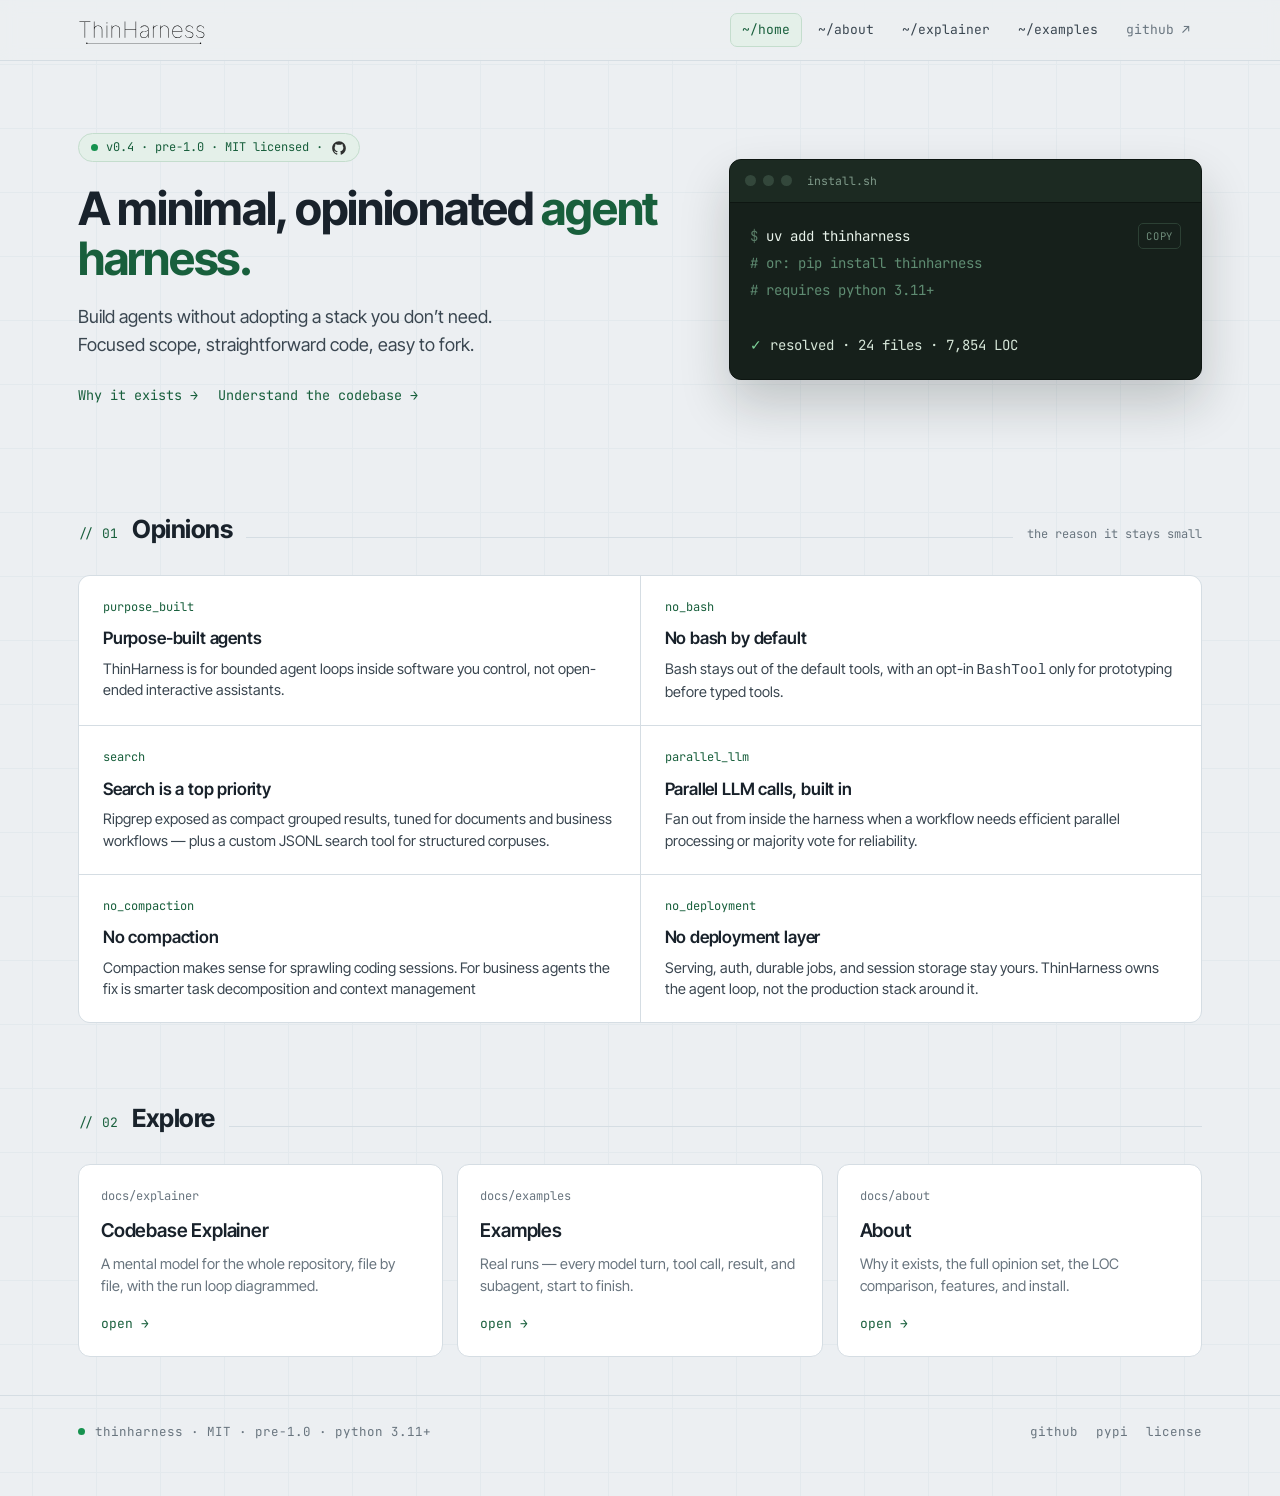
==== docs/site/index.html @ 93787cd7 "docs: refresh framework LOC to 7,854 and file count to 24 after the refactor" ====
<!doctype html>
<html lang="en">
<head>
<meta charset="utf-8">
<meta name="viewport" content="width=device-width, initial-scale=1">
<title>ThinHarness — a minimal, opinionated agent harness</title>
<link rel="stylesheet" href="assets/site.css">
<link rel="icon" type="image/svg+xml" href="assets/favicon.svg">
<link rel="apple-touch-icon" href="assets/apple-touch-icon.png">
</head>
<body class="th page-home">
  <header class="site-header">
    <div class="site-header__inner">
      <a class="site-logo" href="./"><img src="assets/ThinHarness.svg" alt="ThinHarness"></a>
      <nav class="site-nav">
        <a href="./" class="is-active">~/home</a>
        <a href="about/">~/about</a>
        <a href="explainer/">~/explainer</a>
        <a href="examples/">~/examples</a>
        <a href="https://github.com/ryanbbrown/thinharness" class="ext">github&nbsp;↗</a>
      </nav>
    </div>
  </header>

  <div class="wrap">
    <section class="hero">
      <div>
        <div class="badge"><span class="dot"></span>v0.4 · pre-1.0 · MIT licensed · <a class="badge-icon-link" href="https://github.com/ryanbbrown/thinharness" aria-label="View ThinHarness on GitHub"><img src="assets/github-mark.svg" alt=""></a></div>
        <h1 class="tagline">A minimal, opinionated <span class="hl">agent harness.</span></h1>
        <p class="lede">Build agents without adopting a stack you don’t need. Focused scope, straightforward code, easy to fork.</p>
        <div class="hero-cta">
          <a href="about/">Why it exists <span class="arrow">→</span></a>
          <a href="explainer/">Understand the codebase <span class="arrow">→</span></a>
        </div>
      </div>
      <div>
        <div class="term">
          <div class="bar"><i></i><i></i><i></i><span class="t">install.sh</span></div>
          <div class="body"><span class="copy" id="copyBtn">copy</span><span class="p">$</span> <span class="w">uv add thinharness</span><br><span class="c"># or: pip install thinharness</span><br><span class="c"># requires python 3.11+</span><br><br><span class="g">✓</span> resolved · 24 files · 7,854 LOC</div>
        </div>
      </div>
    </section>

    <section class="opinions">
      <div class="sechead"><span class="num">// 01</span><h2>Opinions</h2><div class="rule"></div><span class="meta">the reason it stays small</span></div>
      <div class="oplist">
        <div class="op"><div class="tag">purpose_built</div><h3>Purpose-built agents</h3><p>ThinHarness is for bounded agent loops inside software you control, not open-ended interactive assistants.</p></div>
        <div class="op"><div class="tag">no_bash</div><h3>No bash by default</h3><p>Bash stays out of the default tools, with an opt-in <code>BashTool</code> only for prototyping before typed tools.</p></div>
        <div class="op"><div class="tag">search</div><h3>Search is a top priority</h3><p>Ripgrep exposed as compact grouped results, tuned for documents and business workflows — plus a custom JSONL search tool for structured corpuses.</p></div>
        <div class="op"><div class="tag">parallel_llm</div><h3>Parallel LLM calls, built in</h3><p>Fan out from inside the harness when a workflow needs efficient parallel processing or majority vote for reliability.</p></div>
        <div class="op"><div class="tag">no_compaction</div><h3>No compaction</h3><p>Compaction makes sense for sprawling coding sessions. For business agents the fix is smarter task decomposition and context management</p></div>
        <div class="op"><div class="tag">no_deployment</div><h3>No deployment layer</h3><p>Serving, auth, durable jobs, and session storage stay yours. ThinHarness owns the agent loop, not the production stack around it.</p></div>
      </div>
    </section>

    <section class="explore">
      <div class="sechead"><span class="num">// 02</span><h2>Explore</h2><div class="rule"></div></div>
      <div class="xrow">
        <a class="x" href="explainer/"><div class="path">docs/explainer</div><h4>Codebase Explainer</h4><p>A mental model for the whole repository, file by file, with the run loop diagrammed.</p><div class="go">open →</div></a>
        <a class="x" href="examples/"><div class="path">docs/examples</div><h4>Examples</h4><p>Real runs — every model turn, tool call, result, and subagent, start to finish.</p><div class="go">open →</div></a>
        <a class="x" href="about/"><div class="path">docs/about</div><h4>About</h4><p>Why it exists, the full opinion set, the LOC comparison, features, and install.</p><div class="go">open →</div></a>
      </div>
    </section>
  </div>

  <footer class="site-footer">
    <div class="site-footer__inner">
      <div class="mono-mark"><span class="dot"></span>thinharness · MIT · pre-1.0 · python 3.11+</div>
      <div class="links">
        <a href="https://github.com/ryanbbrown/thinharness">github</a>
        <a href="https://pypi.org/project/thinharness/">pypi</a>
        <a href="about/#license">license</a>
      </div>
    </div>
  </footer>

  <script>
    (function(){
      var btn=document.getElementById('copyBtn');
      if(!btn)return;
      btn.addEventListener('click',function(){
        navigator.clipboard&&navigator.clipboard.writeText('uv add thinharness');
        var t=btn.textContent;btn.textContent='copied';setTimeout(function(){btn.textContent=t;},1200);
      });
    })();
  </script>
</body>
</html>
---- docs/site/assets/site.css ----
/* ============================================================
   ThinHarness — shared site theme (Direction B · "Terminal")
   Cool blue-grey · monospace-forward · forest-green accent
   ============================================================ */

@import url('https://fonts.googleapis.com/css2?family=JetBrains+Mono:wght@400;500;600;700&family=Inter+Tight:wght@400;500;600;700&display=swap');

:root{
  --bg:#eceff2;
  --panel:#ffffff;
  --panel-2:#f5f7f9;
  --ink:#19222b;
  --ink-soft:#3a4650;
  --muted:#69757f;
  --line:#d5dde3;
  --line-2:#e3e9ed;
  --green:#1f7a4d;
  --green-bright:#16924f;
  --green-deep:#185f3c;
  --green-wash:#e4f0e9;
  --green-line:#c4ddcd;
  --term-bg:#16201b;
  --term-ink:#d6e6d8;
  --amber:#946a14;
  --amber-wash:#f6efda;
  --red:#9d3a35;
  --red-wash:#f6e6e4;
  --radius:10px;
  --sans:"Inter Tight",system-ui,-apple-system,sans-serif;
  --mono:"JetBrains Mono",ui-monospace,SFMono-Regular,Menlo,monospace;
}

/* ---- grid background, applied to <body class="th"> ---- */
.th{
  margin:0;
  background:var(--bg);
  color:var(--ink);
  font-family:var(--sans);
  line-height:1.55;
  -webkit-font-smoothing:antialiased;
  background-image:
    linear-gradient(var(--line-2) 1px,transparent 1px),
    linear-gradient(90deg,var(--line-2) 1px,transparent 1px);
  background-size:64px 64px;
  background-position:center top;
}
.th *{box-sizing:border-box;}

/* ============================================================
   Shared header / nav
   ============================================================ */
.site-header{
  position:sticky;top:0;z-index:50;
  background:rgba(236,239,242,.86);
  backdrop-filter:blur(8px);
  -webkit-backdrop-filter:blur(8px);
  border-bottom:1px solid var(--line);
}
.site-header__inner{
  max-width:1180px;margin:0 auto;padding:13px 28px;
  display:flex;align-items:center;justify-content:space-between;gap:24px;
}
.site-logo{display:inline-flex;align-items:center;line-height:0;}
.site-logo img{height:28px;display:block;}
.site-nav{display:flex;align-items:center;gap:4px;flex-wrap:wrap;}
.site-nav a{
  font-family:var(--mono);font-size:13px;color:var(--ink-soft);
  text-decoration:none;padding:6px 11px;border-radius:7px;
  border:1px solid transparent;white-space:nowrap;transition:all .14s ease;
}
.site-nav a:hover{color:var(--green-deep);border-color:var(--line);background:var(--panel);}
.site-nav a.is-active{color:var(--green-deep);background:var(--green-wash);border-color:var(--green-line);}
.site-nav a.ext{color:var(--muted);}
.site-nav a.ext:hover{color:var(--green-deep);}

/* ============================================================
   Shared footer
   ============================================================ */
.site-footer{
  border-top:1px solid var(--line);
  margin-top:8px;
}
.site-footer__inner{
  max-width:1180px;margin:0 auto;padding:26px 28px 56px;
  display:flex;align-items:center;justify-content:space-between;gap:20px;flex-wrap:wrap;
  font-family:var(--mono);font-size:12.5px;color:var(--muted);
}
.site-footer__inner a{color:var(--muted);text-decoration:none;}
.site-footer__inner a:hover{color:var(--green-deep);}
.site-footer .links{display:flex;gap:18px;flex-wrap:wrap;}
.site-footer .mono-mark{display:flex;align-items:center;gap:10px;}
.site-footer .mono-mark .dot{width:7px;height:7px;border-radius:50%;background:var(--green-bright);}

@media(max-width:640px){
  .site-header__inner{flex-direction:column;align-items:flex-start;gap:12px;}
  .site-nav{gap:2px;}
  .site-nav a{padding:5px 8px;font-size:12px;}
}

/* ============================================================
   Home page
   ============================================================ */

body.page-home {
font-size:16px;
}

body.page-home .wrap a {
color:var(--green);text-decoration:none;
}

body.page-home .wrap {
max-width:1180px;margin:0 auto;padding:0 28px;
}

/* hero */

body.page-home .hero {
padding:72px 0 44px;display:grid;grid-template-columns:1.12fr .88fr;gap:48px;align-items:center;
}

body.page-home .badge {
display:inline-flex;align-items:center;gap:8px;font-family:var(--mono);font-size:12px;
    color:var(--green-deep);background:var(--green-wash);border:1px solid var(--green-line);
    border-radius:999px;padding:4px 12px;margin-bottom:22px;white-space:nowrap;
}

body.page-home .badge .dot {
width:7px;height:7px;border-radius:50%;background:var(--green-bright);
}

body.page-home .badge a {
color:var(--green-deep);text-decoration:none;
}

body.page-home .badge a:hover {
text-decoration:underline;
}

body.page-home .badge .badge-icon-link {
display:inline-flex;align-items:center;justify-content:center;width:16px;height:16px;vertical-align:-3px;
}

body.page-home .badge .badge-icon-link:hover {
text-decoration:none;
}

body.page-home .badge .badge-icon-link img {
width:16px;height:16px;display:block;opacity:.86;
}

body.page-home .badge .badge-icon-link:hover img {
opacity:1;
}

body.page-home h1.tagline {
font-size:46px;line-height:1.08;letter-spacing:-0.028em;font-weight:700;margin:0 0 20px;
}

body.page-home .tagline .hl {
color:var(--green);
}

body.page-home .lede {
color:var(--ink-soft);font-size:18px;max-width:480px;margin:0 0 26px;
}

body.page-home .hero-cta {
display:flex;gap:10px 20px;align-items:center;flex-wrap:wrap;font-family:var(--mono);font-size:13.5px;
}

body.page-home .hero-cta a {
color:var(--green-deep);white-space:nowrap;
}

body.page-home .hero-cta .arrow {
transition:transform .15s;display:inline-block;
}

body.page-home .hero-cta a:hover .arrow {
transform:translateX(3px);
}

/* terminal block */

body.page-home .term {
background:var(--term-bg);border-radius:12px;overflow:hidden;
    box-shadow:0 24px 50px rgba(20,30,24,.20);border:1px solid #0e1612;
}

body.page-home .term .bar {
display:flex;align-items:center;gap:7px;padding:12px 15px;background:#1c2a22;border-bottom:1px solid #0e1612;
}

body.page-home .term .bar i {
width:11px;height:11px;border-radius:50%;display:block;background:#33473b;
}

body.page-home .term .bar .t {
margin-left:8px;font-family:var(--mono);font-size:11.5px;color:#7f9a8a;
}

body.page-home .term .body {
padding:20px;font-family:var(--mono);font-size:14px;line-height:1.95;color:var(--term-ink);
}

body.page-home .term .body .c {
color:#5f8c72;
}

body.page-home .term .body .p {
color:#5a7d68;
}

body.page-home .term .body .g {
color:#7fd39a;
}

body.page-home .term .body .w {
color:#e9f3eb;
}

body.page-home .term .body .copy {
float:right;font-size:10.5px;letter-spacing:.07em;text-transform:uppercase;
    color:#6f8c7b;cursor:pointer;border:1px solid #2c4034;border-radius:5px;padding:2px 7px;
}

body.page-home .term .body .copy:hover {
color:#aee7c0;border-color:#3f5b49;
}

body.page-home .band {
display:grid;grid-template-columns:repeat(3,1fr);background:var(--panel);
    border:1px solid var(--line);border-radius:11px;overflow:hidden;margin-top:14px;
}

body.page-home .band .cell {
padding:16px 20px;border-right:1px solid var(--line-2);
}

body.page-home .band .cell:last-child {
border-right:0;
}

body.page-home .band .cell .k {
font-family:var(--mono);font-size:11px;text-transform:uppercase;letter-spacing:.07em;color:var(--muted);
}

body.page-home .band .cell .v {
font-family:var(--mono);font-size:25px;font-weight:600;margin-top:5px;color:var(--ink);
}

body.page-home .band .cell .v span {
color:var(--green);
}

/* section heads */

body.page-home .sechead {
display:flex;align-items:baseline;gap:14px;margin-bottom:26px;
}

body.page-home .sechead .num {
font-family:var(--mono);font-size:13px;color:var(--green);
}

body.page-home .sechead h2 {
font-size:25px;font-weight:700;letter-spacing:-0.02em;margin:0;
}

body.page-home .sechead .rule {
flex:1;height:1px;background:var(--line);
}

body.page-home .sechead .meta {
font-family:var(--mono);font-size:12px;color:var(--muted);
}

/* opinions */

body.page-home .opinions {
padding:60px 0 18px;
}

body.page-home .oplist {
display:grid;grid-template-columns:1fr 1fr;gap:1px;background:var(--line);
    border:1px solid var(--line);border-radius:12px;overflow:hidden;
}

body.page-home .op {
background:var(--panel);padding:22px 24px;transition:background .14s;
}

body.page-home .op:hover {
background:var(--panel-2);
}

body.page-home .op .tag {
font-family:var(--mono);font-size:12px;color:var(--green);
}

body.page-home .op h3 {
font-size:17px;font-weight:600;margin:9px 0 6px;letter-spacing:-0.01em;
}

body.page-home .op p {
margin:0;color:var(--ink-soft);font-size:14.5px;line-height:1.5;
}

/* explore */

body.page-home .explore {
padding:58px 0 30px;
}

body.page-home .xrow {
display:grid;grid-template-columns:1fr 1fr 1fr;gap:14px;
}

body.page-home .x {
display:flex;flex-direction:column;background:var(--panel);border:1px solid var(--line);
    border-radius:12px;padding:22px;transition:border-color .15s,transform .15s,box-shadow .15s;
}

body.page-home .x:hover {
border-color:var(--green);transform:translateY(-3px);box-shadow:0 16px 32px rgba(25,34,43,.07);
}

body.page-home .x .path {
font-family:var(--mono);font-size:12px;color:var(--muted);
}

body.page-home .x h4 {
font-size:19px;font-weight:600;margin:11px 0 7px;color:var(--ink);letter-spacing:-0.01em;
}

body.page-home .x p {
margin:0 0 16px;color:var(--muted);font-size:14.5px;flex:1;
}

body.page-home .x .go {
font-family:var(--mono);font-size:13px;color:var(--green-deep);
}

@media(max-width:880px) {
body.page-home .hero {
grid-template-columns:1fr;gap:30px;
}

body.page-home .oplist, body.page-home .xrow {
grid-template-columns:1fr;
}

body.page-home h1.tagline {
font-size:38px;
}
}

/* ============================================================
   About page
   ============================================================ */

body.page-about {
font-size:16px;
}

body.page-about .wrap a {
color:var(--green);text-decoration:none;
}

body.page-about .wrap a:hover {
text-decoration:underline;
}

body.page-about .wrap {
max-width:1080px;margin:0 auto;padding:0 28px;
}

body.page-about .doc {
max-width:860px;margin:0 auto;
}

/* hero */

body.page-about .doc-hero {
padding:64px 0 30px;text-align:center;
}

body.page-about .doc-hero .bigmark {
height:46px;margin-bottom:26px;
}

body.page-about .doc-hero .tag {
font-size:21px;color:var(--ink-soft);max-width:560px;margin:0 auto;line-height:1.5;
}

body.page-about .doc-hero .tag b {
color:var(--ink);font-weight:600;
}

body.page-about .badges {
display:flex;justify-content:center;gap:8px;flex-wrap:wrap;margin-top:24px;
}

body.page-about .badges a {
display:inline-flex;align-items:center;gap:7px;font-family:var(--mono);font-size:12px;
    color:var(--ink-soft);background:var(--panel);border:1px solid var(--line);border-radius:7px;padding:5px 11px;text-decoration:none;white-space:nowrap;
}

body.page-about .badges a:hover {
border-color:var(--green-line);color:var(--green-deep);
}

body.page-about .badges .b-dot {
width:7px;height:7px;border-radius:50%;
}

body.page-about .badges .ci .b-dot {
background:var(--green-bright);
}

body.page-about .badges .lic .b-dot {
background:#3b76c4;
}

body.page-about .badges .pypi .b-dot {
background:var(--amber);
}

/* on-page nav */

body.page-about .toc {
display:flex;flex-wrap:wrap;gap:6px;justify-content:center;margin:30px 0 8px;
    padding:14px 0;border-top:1px solid var(--line);border-bottom:1px solid var(--line);
}

body.page-about .toc a {
font-family:var(--mono);font-size:12.5px;color:var(--muted);padding:4px 9px;border-radius:6px;text-decoration:none;
}

body.page-about .toc a:hover {
color:var(--green-deep);background:var(--green-wash);
}

/* sections */

body.page-about section {
padding:46px 0 6px;scroll-margin-top:80px;
}

body.page-about .eyebrow {
font-family:var(--mono);font-size:12.5px;color:var(--green);letter-spacing:.04em;margin-bottom:8px;
}

body.page-about h2 {
font-size:28px;font-weight:700;letter-spacing:-0.025em;margin:0 0 18px;
}

body.page-about h3 {
font-size:18px;font-weight:600;margin:0 0 8px;letter-spacing:-0.01em;
}

body.page-about p {
margin:0 0 16px;color:var(--ink-soft);font-size:16px;line-height:1.66;
}

body.page-about .doc strong {
color:var(--ink);
}

body.page-about code {
font-family:var(--mono);font-size:.88em;background:var(--panel-2);border:1px solid var(--line-2);
    border-radius:5px;padding:1px 5px;color:var(--green-deep);
}

/* terminal / code blocks */

body.page-about pre {
margin:0 0 16px;background:var(--term-bg);border-radius:12px;border:1px solid #0e1612;
    padding:18px 20px;overflow-x:auto;font-family:var(--mono);font-size:13.5px;line-height:1.75;color:var(--term-ink);
    box-shadow:0 16px 36px rgba(20,30,24,.14);
}

body.page-about pre code {
background:none;border:0;padding:0;color:inherit;font-size:inherit;
}

body.page-about pre .c {
color:#5f8c72;
}

body.page-about pre .k {
color:#8fd0a6;
}

body.page-about pre .s {
color:#cfe6d4;
}

body.page-about pre .p {
color:#5a7d68;
}

body.page-about .install-line {
display:flex;align-items:center;gap:14px;background:var(--term-bg);color:#e9f3eb;
    border-radius:11px;padding:15px 20px;font-family:var(--mono);font-size:15px;margin-bottom:10px;
    border:1px solid #0e1612;
}

body.page-about .install-line .p {
color:#5a7d68;
}

body.page-about .install-line .c {
color:#5f8c72;
}

body.page-about .req {
font-family:var(--mono);font-size:13px;color:var(--muted);margin-bottom:0;
}

/* comparison table */

body.page-about .table-note {
font-family:var(--mono);font-size:12px;color:var(--muted);margin:0 0 14px;
}

body.page-about .table-wrap {
border:1px solid var(--line);border-radius:12px;overflow:hidden;background:var(--panel);
    margin-bottom:14px;overflow-x:auto;
}

body.page-about table.loc {
width:100%;border-collapse:collapse;font-size:14px;min-width:760px;
}

body.page-about table.loc th, body.page-about table.loc td {
padding:11px 12px;text-align:center;border-bottom:1px solid var(--line-2);
}

body.page-about table.loc thead th {
background:var(--panel-2);font-family:var(--mono);font-size:11px;font-weight:600;
    text-transform:uppercase;letter-spacing:.04em;color:var(--muted);border-bottom:1px solid var(--line);
    vertical-align:bottom;
}

body.page-about table.loc th.lib, body.page-about table.loc td.lib {
text-align:left;
}

body.page-about table.loc td.lib {
font-weight:500;color:var(--ink);
}

body.page-about table.loc td.loc-n {
font-family:var(--mono);font-weight:600;color:var(--ink);text-align:right;
}

body.page-about table.loc tbody tr:last-child td {
border-bottom:0;
}

body.page-about table.loc tbody tr:hover {
background:var(--panel-2);
}

body.page-about table.loc tr.me {
background:var(--green-wash)!important;
}

body.page-about table.loc tr.me td {
border-bottom-color:var(--green-line);
}

body.page-about table.loc tr.me td.lib {
color:var(--green-deep);font-weight:700;
}

body.page-about table.loc tr.me td.loc-n {
color:var(--green-deep);
}

body.page-about .lib-cell {
display:flex;align-items:center;gap:9px;
}

body.page-about .lib-cell img {
width:18px;height:18px;opacity:.85;flex:none;
}

body.page-about .lib-cell img.thinharness-table-logo {
width:auto;height:13px;
}

body.page-about .lib-cell sup {
color:var(--muted);font-size:10px;
}

body.page-about .mark {
font-family:var(--mono);font-size:15px;line-height:1;
}

body.page-about .mark.y {
color:var(--green-bright);
}

body.page-about .mark.n {
color:#c2ccd3;
}

body.page-about .mark.p {
color:var(--amber);
}

body.page-about tr.me .mark.y {
color:var(--green-deep);
}

body.page-about .legend {
display:flex;gap:18px;flex-wrap:wrap;font-family:var(--mono);font-size:12px;color:var(--muted);margin-bottom:18px;
}

body.page-about .legend span {
display:inline-flex;align-items:center;gap:6px;
}

body.page-about .footnotes {
font-size:13px;color:var(--muted);line-height:1.6;border-left:2px solid var(--line);padding-left:16px;
}

body.page-about .footnotes p {
font-size:13px;color:var(--muted);margin:0 0 8px;
}

/* opinions */

body.page-about .op-list {
display:grid;gap:1px;background:var(--line);border:1px solid var(--line);border-radius:12px;overflow:hidden;
}

body.page-about .op-item {
background:var(--panel);padding:22px 24px;
}

body.page-about .op-item .tag {
font-family:var(--mono);font-size:12px;color:var(--green);
}

body.page-about .op-item h3 {
margin:8px 0 7px;
}

body.page-about .op-item p {
margin:0;font-size:15px;
}

/* features */

body.page-about .feat {
display:grid;grid-template-columns:1fr 1fr;gap:1px;background:var(--line);border:1px solid var(--line);border-radius:12px;overflow:hidden;
}

body.page-about .feat .f {
background:var(--panel);padding:18px 20px;
}

body.page-about .feat .f .ft {
font-family:var(--mono);font-size:13px;color:var(--green-deep);font-weight:600;margin-bottom:5px;
}

body.page-about .feat .f p {
margin:0;font-size:14px;color:var(--ink-soft);line-height:1.55;
}

body.page-about .callout {
background:var(--amber-wash);border:1px solid #e7d6a8;border-radius:10px;padding:16px 18px;margin-bottom:16px;
}

body.page-about .callout p {
margin:0;font-size:14.5px;color:#5e4a18;
}

body.page-about .source-link {
font-family:var(--mono);font-size:13px;color:var(--muted);
}

body.page-about .table-note-summary {
margin-bottom:18px;
}

body.page-about .source-note {
margin-top:16px;
}

@media(max-width:760px) {
body.page-about .feat {
grid-template-columns:1fr;
}

body.page-about h2 {
font-size:24px;
}
}

/* ============================================================
   Explainer page
   ============================================================ */

:root {
--bg: #eceff2;
      --paper: #ffffff;
      --ink: #19222b;
      --muted: #69757f;
      --line: #d5dde3;
      --soft: #e3e9ed;
      --blue: #1f7a4d;
      --green: #185f3c;
      --red: #9d3a35;
      --gold: #946a14;
      --code-bg: #16201b;
      --code-ink: #d6e6d8;
      --shadow: 0 16px 38px rgba(25, 34, 43, 0.08);
      --radius: 10px;
      --mono: "JetBrains Mono", ui-monospace, SFMono-Regular, Menlo, monospace;
      --sans: "Inter Tight", system-ui, -apple-system, BlinkMacSystemFont, "Segoe UI", sans-serif;
}

body.page-explainer * {
box-sizing: border-box;
}

html:has(body.page-explainer) {
scroll-behavior: smooth;
}

body.page-explainer {
margin: 0;
      background: var(--bg);
      color: var(--ink);
      font-family: var(--sans);
      line-height: 1.55;
      -webkit-font-smoothing: antialiased;
      background-image:
        linear-gradient(#e3e9ed 1px, transparent 1px),
        linear-gradient(90deg, #e3e9ed 1px, transparent 1px);
      background-size: 64px 64px;
      background-position: center top;
}

body.page-explainer .page a {
color: var(--blue);
}

body.page-explainer .page {
max-width: 1180px;
      margin: 0 auto;
      padding: 32px 22px 56px;
}

body.page-explainer .page > header {
padding: 30px 0 24px;
      border-bottom: 1px solid var(--line);
}

body.page-explainer .eyebrow {
color: var(--green);
      font-family: var(--mono);
      font-size: 13px;
      text-transform: none;
      letter-spacing: 0.02em;
      font-weight: 500;
}

body.page-explainer .page h1 {
margin: 10px 0 12px;
      font-size: 40px;
      line-height: 1.06;
      letter-spacing: -0.025em;
      font-weight: 700;
}

body.page-explainer .lede {
max-width: 820px;
      color: #3a4650;
      font-size: 18px;
      margin: 0;
}

body.page-explainer .page > header nav {
display: flex;
      flex-wrap: wrap;
      gap: 8px;
      margin: 22px 0 0;
}

body.page-explainer .page > header nav a {
display: inline-block;
      border: 1px solid var(--line);
      background: var(--paper);
      color: var(--ink-soft, #3a4650);
      text-decoration: none;
      padding: 7px 11px;
      border-radius: 7px;
      font-size: 13px;
      font-family: var(--mono);
      transition: all .14s ease;
}

body.page-explainer .page > header nav a:hover {
color: var(--green);
      border-color: #c4ddcd;
      background: #e4f0e9;
}

body.page-explainer .page section {
margin: 34px 0;
}

body.page-explainer .page h2 {
margin: 0 0 14px;
      font-size: 25px;
      line-height: 1.2;
      letter-spacing: 0;
}

body.page-explainer .page h3 {
margin: 0 0 10px;
      font-size: 18px;
      letter-spacing: 0;
}

body.page-explainer .page p {
margin: 0 0 12px;
}

body.page-explainer .grid {
display: grid;
      gap: 14px;
}

body.page-explainer .grid.cols-2 {
grid-template-columns: repeat(2, minmax(0, 1fr));
}

body.page-explainer .grid.cols-3 {
grid-template-columns: repeat(3, minmax(0, 1fr));
}

body.page-explainer .grid-spaced {
margin-top: 16px;
}

body.page-explainer .table-block {
margin: 22px 0 20px;
}

body.page-explainer .table-block h3 {
margin-bottom: 12px;
}

body.page-explainer .grid > * {
min-width: 0;
}

body.page-explainer .panel {
background: var(--paper);
      border: 1px solid var(--line);
      border-radius: var(--radius);
      padding: 16px;
      box-shadow: var(--shadow);
      min-width: 0;
}

body.page-explainer .plain-panel {
background: var(--paper);
      border: 1px solid var(--line);
      border-radius: var(--radius);
      padding: 16px;
      min-width: 0;
}

body.page-explainer .kpi {
display: grid;
      gap: 4px;
      min-height: 104px;
}

body.page-explainer .kpi strong {
font-size: 30px;
      line-height: 1;
}

body.page-explainer .kpi span {
color: var(--muted);
      font-size: 14px;
}

body.page-explainer .tagrow {
display: flex;
      flex-wrap: wrap;
      gap: 6px;
      margin-top: 10px;
}

body.page-explainer .tag {
display: inline-flex;
      align-items: center;
      min-height: 24px;
      border-radius: 999px;
      padding: 2px 8px;
      background: var(--soft);
      border: 1px solid var(--line);
      color: #34414c;
      font-size: 12px;
      font-weight: 650;
}

body.page-explainer .callout {
border-left: 4px solid var(--blue);
      background: #e4f0e9;
      padding: 12px 14px;
      border-radius: 0 6px 6px 0;
      margin: 14px 0;
}

body.page-explainer .callout.warning {
border-left-color: var(--gold);
      background: #f6efda;
}

body.page-explainer .page table {
width: 100%;
      max-width: 100%;
      display: block;
      overflow-x: auto;
      border-collapse: collapse;
      background: var(--paper);
      border: 1px solid var(--line);
      border-radius: var(--radius);
      overflow: hidden;
      font-size: 14px;
}

body.page-explainer .page th, body.page-explainer .page td {
padding: 10px 11px;
      border-bottom: 1px solid var(--line);
      text-align: left;
      vertical-align: top;
}

body.page-explainer .page th {
background: #f5f7f9;
      color: #2a343d;
      font-size: 12px;
      text-transform: uppercase;
      letter-spacing: 0.05em;
}

body.page-explainer .page tr:last-child td {
border-bottom: 0;
}

body.page-explainer .page code {
font-family: var(--mono);
      font-size: 0.92em;
      background: #eef2f4;
      color: var(--green);
      padding: 1px 5px;
      border-radius: 5px;
}

body.page-explainer .page pre {
margin: 0;
      max-width: 100%;
      background: var(--code-bg);
      color: var(--code-ink);
      border-radius: var(--radius);
      padding: 14px;
      overflow-x: auto;
      font-family: var(--mono);
      font-size: 13px;
      line-height: 1.45;
      white-space: pre;
}

body.page-explainer .page pre code {
background: transparent;
      color: inherit;
      padding: 0;
      border-radius: 0;
      font-size: inherit;
}

body.page-explainer .page pre.tree-map {
background: #ffffff;
      color: var(--green);
      border: 1px solid var(--line);
      box-shadow: inset 4px 0 0 var(--green);
}

body.page-explainer .page pre.tree-map code {
color: inherit;
}

body.page-explainer .page pre.tree-map::selection, body.page-explainer .page pre.tree-map code::selection {
background: #235b8e;
      color: #ffffff;
}

body.page-explainer .diagram {
width: 100%;
      height: auto;
      background: var(--paper);
      border: 1px solid var(--line);
      border-radius: var(--radius);
      box-shadow: var(--shadow);
}

body.page-explainer .diagram-frame {
margin: 0;
      overflow-x: auto;
      background: var(--paper);
      border: 1px solid var(--line);
      border-radius: var(--radius);
      box-shadow: var(--shadow);
      padding: 12px;
}

body.page-explainer .diagram-frame img {
display: block;
      width: 100%;
      min-width: 920px;
      height: auto;
}

body.page-explainer .diagram-frame figcaption {
color: var(--muted);
      font-size: 13px;
      margin-top: 10px;
}

body.page-explainer .svg-title {
font: 700 14px var(--sans); fill: #1d252c;
}

body.page-explainer .svg-text {
font: 13px var(--sans); fill: #2f3b44;
}

body.page-explainer .svg-small {
font: 11px var(--sans); fill: #52616d;
}

body.page-explainer .svg-box {
fill: #fffdfa; stroke: #bcb5a8; stroke-width: 1.2;
}

body.page-explainer .svg-core {
fill: #e9f1f6; stroke: #235b8e;
}

body.page-explainer .svg-tool {
fill: #eaf4ec; stroke: #2f6f50;
}

body.page-explainer .svg-ext {
fill: #f7eed4; stroke: #8b6b22;
}

body.page-explainer .svg-err {
fill: #f7e7e4; stroke: #a43e3e;
}

body.page-explainer .svg-decision {
fill: #fff7d8; stroke: #8b6b22; stroke-width: 1.2;
}

body.page-explainer .arrow {
stroke: #4d5963; stroke-width: 1.5; fill: none; marker-end: url(#arrowhead);
}

body.page-explainer .arrow-dashed {
stroke-dasharray: 5 4;
}

body.page-explainer .step-dot {
fill: #1d252c;
}

body.page-explainer .step-num {
font: 700 11px var(--sans); fill: #ffffff; text-anchor: middle; dominant-baseline: central;
}

body.page-explainer .page details {
background: var(--paper);
      border: 1px solid var(--line);
      border-radius: var(--radius);
      padding: 0;
}

body.page-explainer .page details + details {
margin-top: 10px;
}

body.page-explainer .page summary {
cursor: pointer;
      padding: 12px 14px;
      font-weight: 750;
}

body.page-explainer .page details .inside {
padding: 0 14px 14px;
}

body.page-explainer .page ul, body.page-explainer .page ol {
margin-top: 0; padding-left: 22px;
}

body.page-explainer .page li {
margin: 6px 0;
}

body.page-explainer .page > footer {
border-top: 1px solid var(--line);
      padding-top: 18px;
      color: var(--muted);
      font-size: 13px;
}

@media (max-width: 780px) {
body.page-explainer .page {
padding: 24px 16px 42px;
}

body.page-explainer .page h1 {
font-size: 32px;
}

body.page-explainer .grid.cols-2, body.page-explainer .grid.cols-3 {
grid-template-columns: 1fr;
}

body.page-explainer .page table {
font-size: 13px;
}

body.page-explainer .page th, body.page-explainer .page td {
padding: 8px;
}
}

@media print {
body.page-explainer {
background: white;
}

body.page-explainer .page {
max-width: none; padding: 18px;
}

body.page-explainer .page > header nav {
display: none;
}

body.page-explainer .panel, body.page-explainer .diagram {
box-shadow: none;
}

body.page-explainer .page pre {
white-space: pre-wrap; background: #f0f0f0; color: #111;
}
}

/* ============================================================
   Transcripts page
   ============================================================ */

:root {
--bg: #eceff2;
      --panel: #ffffff;
      --ink: #19222b;
      --muted: #69757f;
      --line: #d5dde3;
      --accent: #1f7a4d;
      --agent: #e4f0e9;
      --assistant: #eaf2f8;
      --tool: #f6efda;
      --subagent: #f3ece2;
      --error: #f6e6e4;
      --ok: #1f7a4d;
      --bad: #9d3a35;
      --code-bg: #f5f7f9;
      --radius: 10px;
      --mono: "JetBrains Mono", ui-monospace, SFMono-Regular, Menlo, monospace;
      --sans: "Inter Tight", system-ui, -apple-system, BlinkMacSystemFont, "Segoe UI", sans-serif;
}

body.page-transcripts * {
box-sizing: border-box;
}

body.page-transcripts {
margin: 0;
      background: var(--bg);
      color: var(--ink);
      font-family: var(--sans);
      font-size: 15px;
      line-height: 1.45;
      -webkit-font-smoothing: antialiased;
      background-image:
        linear-gradient(#e3e9ed 1px, transparent 1px),
        linear-gradient(90deg, #e3e9ed 1px, transparent 1px);
      background-size: 64px 64px;
}

body.page-transcripts header.page-title {
width: min(1180px, calc(100vw - 48px));
      margin: 0 auto;
      padding: 30px 0 24px;
      border-bottom: 1px solid var(--line);
}

body.page-transcripts .page-title .eyebrow {
font-family: var(--mono);
      font-size: 13px;
      color: var(--accent);
      margin-bottom: 10px;
      letter-spacing: 0.02em;
      font-weight: 500;
}

body.page-transcripts h1 {
margin: 0 0 4px; font-size: 23px; letter-spacing: 0;
}

body.page-transcripts .page-title h1 {
margin: 0 0 12px;
      font-size: 40px;
      line-height: 1.06;
      letter-spacing: -0.025em;
      font-weight: 700;
}

body.page-transcripts .page-title .muted {
max-width: 820px;
      color: #3a4650;
      font-size: 18px;
}

body.page-transcripts h2 {
margin: 0 0 4px; font-size: 21px;
}

body.page-transcripts h3 {
margin: 0 0 6px; font-size: 14px; color: var(--muted);
}

body.page-transcripts button, body.page-transcripts input, body.page-transcripts select {
font: inherit;
      border: 1px solid var(--line);
      border-radius: 6px;
      background: #fff;
      color: var(--ink);
      padding: 8px 10px;
}

body.page-transcripts button {
cursor: pointer;
}

body.page-transcripts button:focus, body.page-transcripts input:focus, body.page-transcripts select:focus, body.page-transcripts summary:focus {
outline: 2px solid var(--accent);
      outline-offset: 2px;
}

body.page-transcripts .muted {
color: var(--muted);
}

body.page-transcripts .layout {
display: grid;
      grid-template-columns: 310px minmax(0, 1fr);
      min-height: calc(100vh - 50px);
}

body.page-transcripts .transcript-layout-single {
grid-template-columns: minmax(0, 1fr);
      min-height: auto;
}

body.page-transcripts .transcript-layout-single main {
width: min(1180px, calc(100vw - 48px));
      margin: 0 auto;
}

body.page-transcripts aside {
background: var(--panel);
      border-right: 1px solid var(--line);
      padding: 16px;
      position: sticky;
      top: 50px;
      height: calc(100vh - 50px);
      overflow: auto;
}

body.page-transcripts main {
padding: 18px 24px 40px; min-width: 0;
}

body.page-transcripts .controls {
display: grid; gap: 10px; margin-bottom: 14px;
}

body.page-transcripts .transcript-toolbar {
grid-template-columns: minmax(260px, 1fr) 190px auto;
      align-items: center;
      background: var(--panel);
      border: 1px solid var(--line);
      border-radius: var(--radius);
      padding: 12px;
}

body.page-transcripts .agent-list {
display: grid; gap: 8px;
}

body.page-transcripts .agent-button {
width: 100%;
      text-align: left;
      display: grid;
      gap: 2px;
      border-radius: var(--radius);
}

body.page-transcripts .agent-button.active {
background: var(--accent);
      border-color: var(--accent);
      color: #fff;
}

body.page-transcripts .agent-button.active .muted {
color: #d3eade;
}

body.page-transcripts .stats {
display: grid;
      grid-template-columns: repeat(6, minmax(0, 1fr));
      gap: 10px;
      margin-bottom: 14px;
}

body.page-transcripts .stat {
background: var(--panel);
      border: 1px solid var(--line);
      border-radius: var(--radius);
      padding: 12px;
}

body.page-transcripts .stat strong {
display: block; font-size: 20px;
}

body.page-transcripts .agent-card {
background: var(--panel);
      border: 1px solid var(--line);
      border-radius: var(--radius);
      padding: 16px;
      margin-bottom: 18px;
}

body.page-transcripts .agent-head {
display: flex;
      justify-content: space-between;
      gap: 16px;
      padding-bottom: 12px;
      margin-bottom: 14px;
      border-bottom: 1px solid var(--line);
}

body.page-transcripts .audit-spec {
border: 1px solid var(--line);
      border-radius: var(--radius);
      background: #fbfcfd;
      padding: 12px;
      margin-bottom: 12px;
      display: grid;
      gap: 14px;
}

body.page-transcripts .audit-section h3 {
margin-bottom: 8px;
      color: var(--ink);
      font-size: 13px;
      text-transform: uppercase;
      letter-spacing: .02em;
}

body.page-transcripts .audit-section ol {
margin: 0;
      padding-left: 22px;
}

body.page-transcripts .audit-section li + li {
margin-top: 4px;
}

body.page-transcripts .system-prompt {
margin-top: 16px;
}

body.page-transcripts .tool-overview {
border: 1px solid var(--line);
      border-radius: var(--radius);
      background: #fbfcfd;
      padding: 12px;
      margin: 12px 0;
}

body.page-transcripts .tool-overview h3 {
margin: 0 0 10px;
      color: var(--ink);
      font-size: 13px;
      text-transform: uppercase;
      letter-spacing: .02em;
}

body.page-transcripts .tool-overview-grid {
display: grid;
      grid-template-columns: repeat(2, minmax(0, 1fr));
      gap: 10px;
}

body.page-transcripts .tool-overview-item {
border: 1px solid var(--line-2);
      border-radius: 8px;
      background: #fff;
      padding: 10px;
      min-width: 0;
}

body.page-transcripts .tool-overview-item h4 {
margin: 0 0 7px;
      font-size: 14px;
      color: var(--ink);
}

body.page-transcripts .tool-overview-item .plain-text {
margin-top: 8px;
      color: var(--ink-soft);
      font-size: 13px;
}

body.page-transcripts .pill-row {
display: flex; flex-wrap: wrap; gap: 6px;
}

body.page-transcripts .pill {
display: inline-flex;
      align-items: center;
      border: 1px solid var(--line);
      border-radius: 999px;
      padding: 3px 8px;
      color: var(--muted);
      background: #fff;
      font-size: 12px;
}

body.page-transcripts .pill.ok {
color: var(--ok); border-color: #b8d9bf; background: #f0faf2;
}

body.page-transcripts .pill.error {
color: var(--bad); border-color: #e3b9b7; background: var(--error);
}

body.page-transcripts .transcript {
display: grid;
      gap: 12px;
      margin-top: 16px;
}

body.page-transcripts .event {
border: 1px solid var(--line);
      border-radius: var(--radius);
      background: #fff;
      overflow: hidden;
      min-width: 0;
}

body.page-transcripts .event.error {
border-color: #e0b4b2; background: var(--error);
}

body.page-transcripts .event-head {
display: flex;
      justify-content: space-between;
      gap: 12px;
      align-items: center;
      padding: 10px 12px;
      border-bottom: 1px solid var(--line);
}

body.page-transcripts .event-title {
display: flex; gap: 8px; align-items: center; min-width: 0;
}

body.page-transcripts .badge {
font-family: var(--mono);
      text-transform: uppercase;
      font-size: 11px;
      border-radius: 5px;
      padding: 3px 6px;
      white-space: nowrap;
}

body.page-transcripts .badge.agent {
background: var(--agent); color: var(--ok);
}

body.page-transcripts .badge.chat {
background: var(--assistant); color: #075a71;
}

body.page-transcripts .badge.tool {
background: var(--tool); color: #765700;
}

body.page-transcripts .badge.subagent {
background: var(--subagent); color: #7a4618;
}

body.page-transcripts .badge.error {
background: var(--error); color: var(--bad);
}

body.page-transcripts .duration {
color: var(--muted);
      font-family: var(--mono);
      font-size: 12px;
      white-space: nowrap;
}

body.page-transcripts .event-body {
padding: 12px; display: grid; gap: 12px; min-width: 0;
}

body.page-transcripts .bubble {
border: 1px solid var(--line);
      border-radius: var(--radius);
      padding: 11px 12px;
      background: #fff;
      min-width: 0;
      overflow-wrap: anywhere;
}

body.page-transcripts .bubble.assistant {
background: var(--assistant); border-color: #c8e3eb;
}

body.page-transcripts .bubble.tool-call {
background: var(--tool); border-color: #ecdca6;
}

body.page-transcripts .bubble.tool-result {
background: #fffdf4; border-color: #ecdca6;
}

body.page-transcripts .bubble.subagent {
background: var(--subagent); border-color: #edcfb8;
}

body.page-transcripts .bubble.final {
background: #effaf2; border-color: #badbc1;
}

body.page-transcripts .bubble.context {
background: #f8fafb;
}

body.page-transcripts .write-input .plain-text {
font-family: var(--mono);
      font-size: 12px;
      line-height: 1.5;
      max-height: 480px;
      overflow: auto;
      background: rgba(255,255,255,.58);
      border: 1px solid rgba(214,179,65,.35);
      border-radius: 6px;
      padding: 10px;
}

body.page-transcripts .write-path {
font-family: var(--mono);
      font-size: 12px;
      color: #5f4705;
      background: rgba(255,255,255,.6);
      border: 1px solid rgba(214,179,65,.35);
      border-radius: 6px;
      padding: 6px 8px;
      margin-bottom: 8px;
      overflow-wrap: anywhere;
}

body.page-transcripts .compact-call > div:not(.label) > strong,
body.page-transcripts .compact-call > div:not(.label) > .muted {
display: block;
      min-width: 0;
      overflow-wrap: anywhere;
}

body.page-transcripts .label {
display: flex;
      justify-content: space-between;
      gap: 10px;
      margin-bottom: 6px;
      color: var(--muted);
      font-size: 12px;
      text-transform: uppercase;
      letter-spacing: .02em;
      font-weight: 700;
}

body.page-transcripts .message-list {
display: grid; gap: 8px; min-width: 0;
}

body.page-transcripts .message {
border-left: 3px solid var(--line);
      padding: 7px 9px;
      background: #fff;
      border-radius: 0 6px 6px 0;
      min-width: 0;
}

body.page-transcripts .message.user {
border-color: #7da8b6;
}

body.page-transcripts .message.assistant {
border-color: #6baec2;
}

body.page-transcripts .message.tool {
border-color: #d6b341;
}

body.page-transcripts .tool-result-list {
display: grid; gap: 6px; min-width: 0;
}

body.page-transcripts .tool-result-row summary {
display: flex;
      justify-content: space-between;
      gap: 12px;
      align-items: center;
}

body.page-transcripts .tool-result-row .summary-main {
min-width: 0;
      overflow: hidden;
      text-overflow: ellipsis;
      white-space: nowrap;
}

body.page-transcripts .tool-result-row .call-id {
color: var(--muted);
      font-family: var(--mono);
      font-size: 11px;
      white-space: nowrap;
}

body.page-transcripts .role {
display: block;
      color: var(--muted);
      font-size: 12px;
      font-weight: 700;
      text-transform: uppercase;
      margin-bottom: 4px;
}

body.page-transcripts details {
border: 1px solid var(--line);
      border-radius: 6px;
      background: #fff;
      min-width: 0;
}

body.page-transcripts summary {
cursor: pointer;
      padding: 8px 10px;
      color: var(--muted);
      font-weight: 650;
      overflow-wrap: anywhere;
}

body.page-transcripts .details-body {
padding: 0 10px 10px;
      min-width: 0;
}

body.page-transcripts .output-details .details-body {
padding-top: 0;
}

body.page-transcripts .output-details pre {
max-height: 720px;
}

body.page-transcripts .nested-events {
background: #fbfcfd;
      border-color: var(--line);
}

body.page-transcripts .nested-events > summary {
font-family: var(--mono);
      font-size: 12px;
      color: var(--ink-soft);
}

body.page-transcripts .nested-events-body {
display: grid;
      gap: 10px;
      padding: 0 10px 10px 16px;
      border-left: 2px solid var(--line);
      margin-left: 10px;
}

body.page-transcripts .nested-events-body .event {
box-shadow: none;
}

body.page-transcripts pre {
margin: 0;
      padding: 10px;
      background: var(--code-bg);
      color: #10202b;
      border-radius: 6px;
      overflow: auto;
      max-height: 560px;
      white-space: pre-wrap;
      word-break: break-word;
      font-family: var(--mono);
      font-size: 12px;
      line-height: 1.45;
}

body.page-transcripts .plain-text {
white-space: pre-wrap;
      word-break: break-word;
}

body.page-transcripts .empty {
color: var(--muted); padding: 12px;
}

body.page-transcripts .layout footer {
margin-top: 24px; color: var(--muted); font-size: 12px;
}

@media (max-width: 860px) {
body.page-transcripts header.page-title {
width: calc(100vw - 32px);
        padding: 24px 0 22px;
}

body.page-transcripts .page-title h1 {
font-size: 32px;
}

body.page-transcripts .layout {
grid-template-columns: 1fr;
}

body.page-transcripts aside {
position: static;
        height: auto;
        border-right: 0;
        border-bottom: 1px solid var(--line);
}

body.page-transcripts .stats {
grid-template-columns: repeat(2, minmax(0, 1fr));
}

body.page-transcripts .tool-overview-grid {
grid-template-columns: 1fr;
}

body.page-transcripts .agent-head, body.page-transcripts .event-head {
display: grid;
}
}

@media print {
body.page-transcripts header.page-title, body.page-transcripts aside {
position: static;
}

body.page-transcripts .layout {
display: block;
}

body.page-transcripts .controls {
display: none;
}

body.page-transcripts .event, body.page-transcripts .agent-card {
break-inside: avoid;
}

body.page-transcripts {
background: #fff;
}
}

/* ---- examples page: LongMemEval / transcript toggle ---- */
.ex-toggle{display:flex;justify-content:center;gap:8px;width:min(1180px,calc(100vw - 48px));margin:18px auto 6px;}
.ex-toggle button{font-family:var(--mono);font-size:13px;padding:8px 16px;border:1px solid var(--line);border-radius:8px;background:var(--panel);color:var(--ink-soft);cursor:pointer;transition:color .15s,background .15s,border-color .15s;}
.ex-toggle button:hover{color:var(--green-deep);border-color:var(--green-line);}
.ex-toggle button.is-active{color:var(--green-deep);background:var(--green-wash);border-color:var(--green-line);font-weight:600;}
.ex-panel[hidden]{display:none !important;}
.md-render{width:min(860px,calc(100vw - 48px));margin:0 auto;padding:14px 0 64px;color:var(--ink);font-family:var(--sans);line-height:1.62;}
.md-render .md-eyebrow{font-family:var(--mono);font-size:13px;color:var(--green);letter-spacing:.04em;font-weight:500;margin:6px 0 6px;}
.md-render h1{font-size:30px;margin:0 0 8px;letter-spacing:-.02em;font-weight:700;}
.md-render h2{font-size:20px;margin:30px 0 10px;color:var(--green-deep);border-bottom:1px solid var(--line);padding-bottom:6px;}
.md-render h3{font-size:16px;margin:20px 0 8px;}
.md-render p{margin:10px 0;color:var(--ink-soft);}
.md-render ul{margin:10px 0;padding-left:22px;color:var(--ink-soft);}
.md-render li{margin:7px 0;}
.md-render a{color:var(--green);text-decoration:underline;text-underline-offset:2px;}
.md-render code{font-family:var(--mono);font-size:.86em;background:var(--green-wash);padding:1px 5px;border-radius:4px;color:var(--green-deep);}
.md-render strong{color:var(--ink);}
.md-table-wrap{overflow-x:auto;margin:14px 0;border:1px solid var(--line);border-radius:8px;max-width:620px;}
.md-render table{width:100%;border-collapse:collapse;font-size:13px;}
.md-render th,.md-render td{padding:8px 12px;border-bottom:1px solid var(--line);text-align:left;vertical-align:top;}
.md-render td:first-child,.md-render th:first-child{font-family:var(--mono);font-size:12px;color:var(--ink);white-space:nowrap;}
.md-render thead th{background:var(--green-wash);color:var(--green-deep);font-weight:600;}
.md-render tbody tr:last-child td{border-bottom:none;}
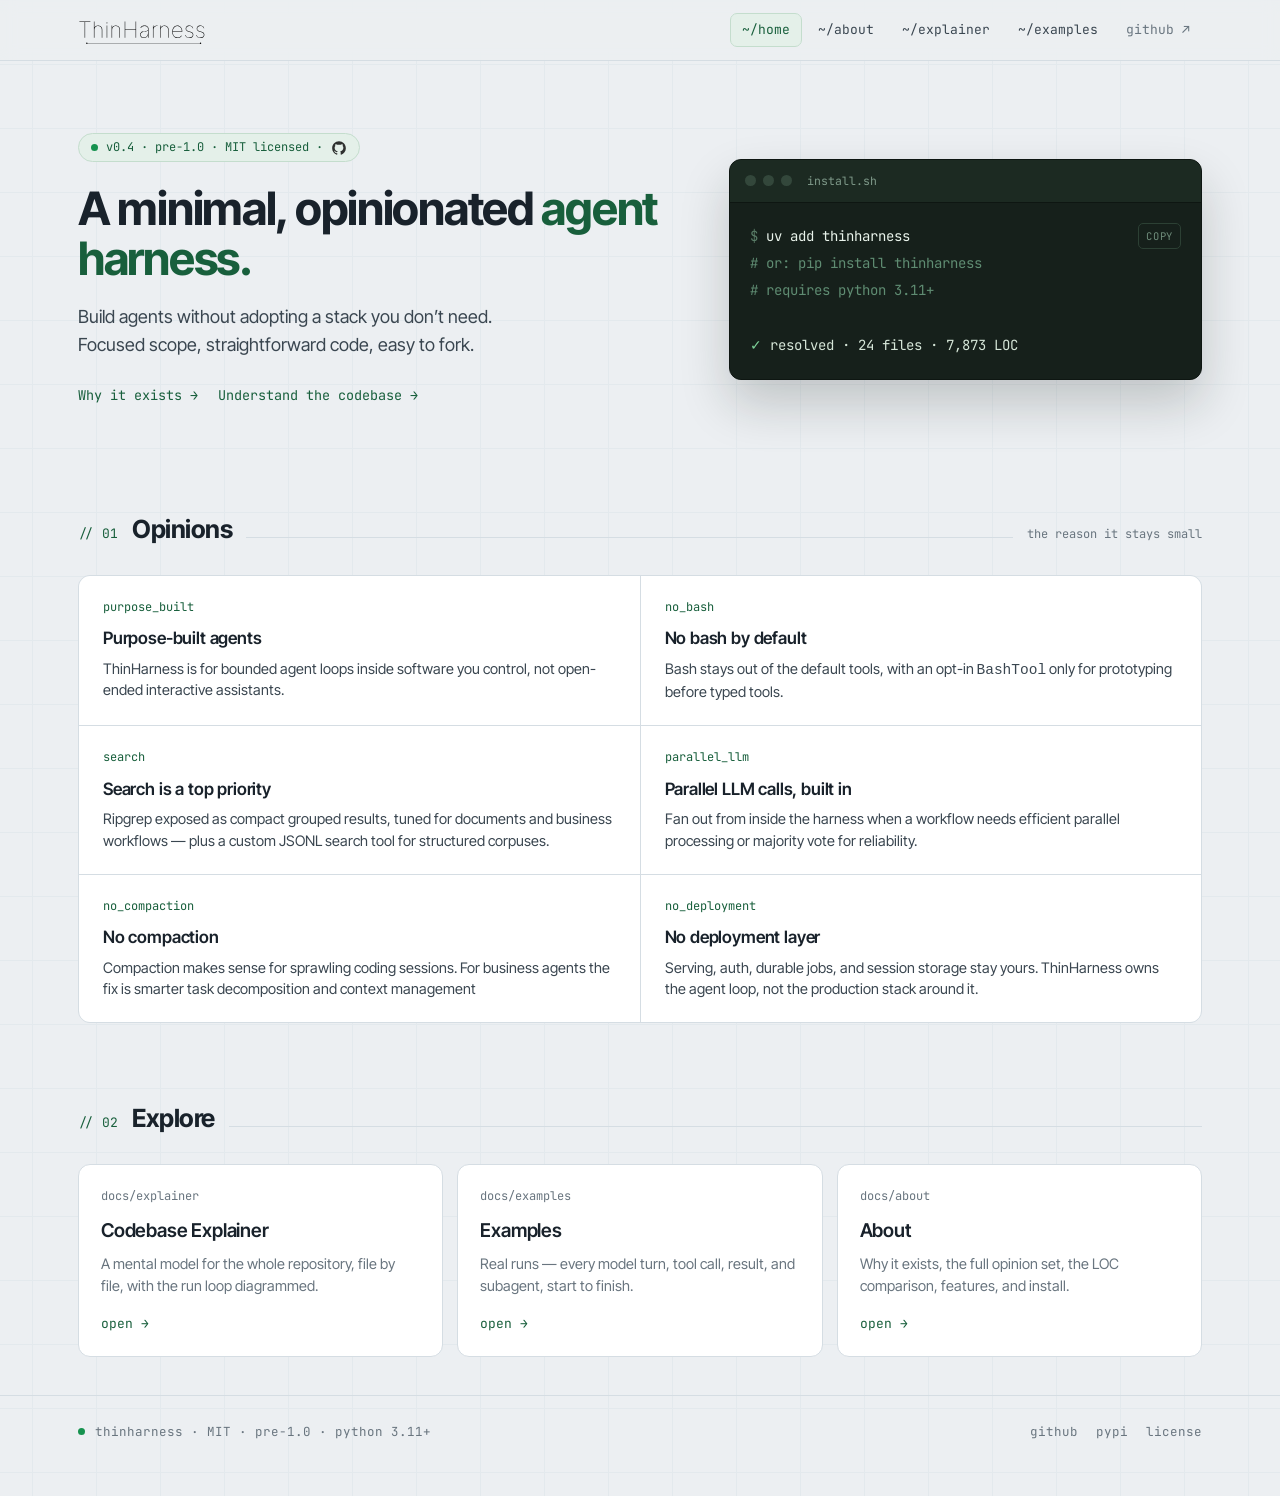
==== commit 3e772fd0: "fix: forward cached input token usage" ====
--- a/docs/site/index.html
+++ b/docs/site/index.html
@@ -36,7 +36,7 @@
       <div>
         <div class="term">
           <div class="bar"><i></i><i></i><i></i><span class="t">install.sh</span></div>
-          <div class="body"><span class="copy" id="copyBtn">copy</span><span class="p">$</span> <span class="w">uv add thinharness</span><br><span class="c"># or: pip install thinharness</span><br><span class="c"># requires python 3.11+</span><br><br><span class="g">✓</span> resolved · 24 files · 7,854 LOC</div>
+          <div class="body"><span class="copy" id="copyBtn">copy</span><span class="p">$</span> <span class="w">uv add thinharness</span><br><span class="c"># or: pip install thinharness</span><br><span class="c"># requires python 3.11+</span><br><br><span class="g">✓</span> resolved · 24 files · 7,873 LOC</div>
         </div>
       </div>
     </section>
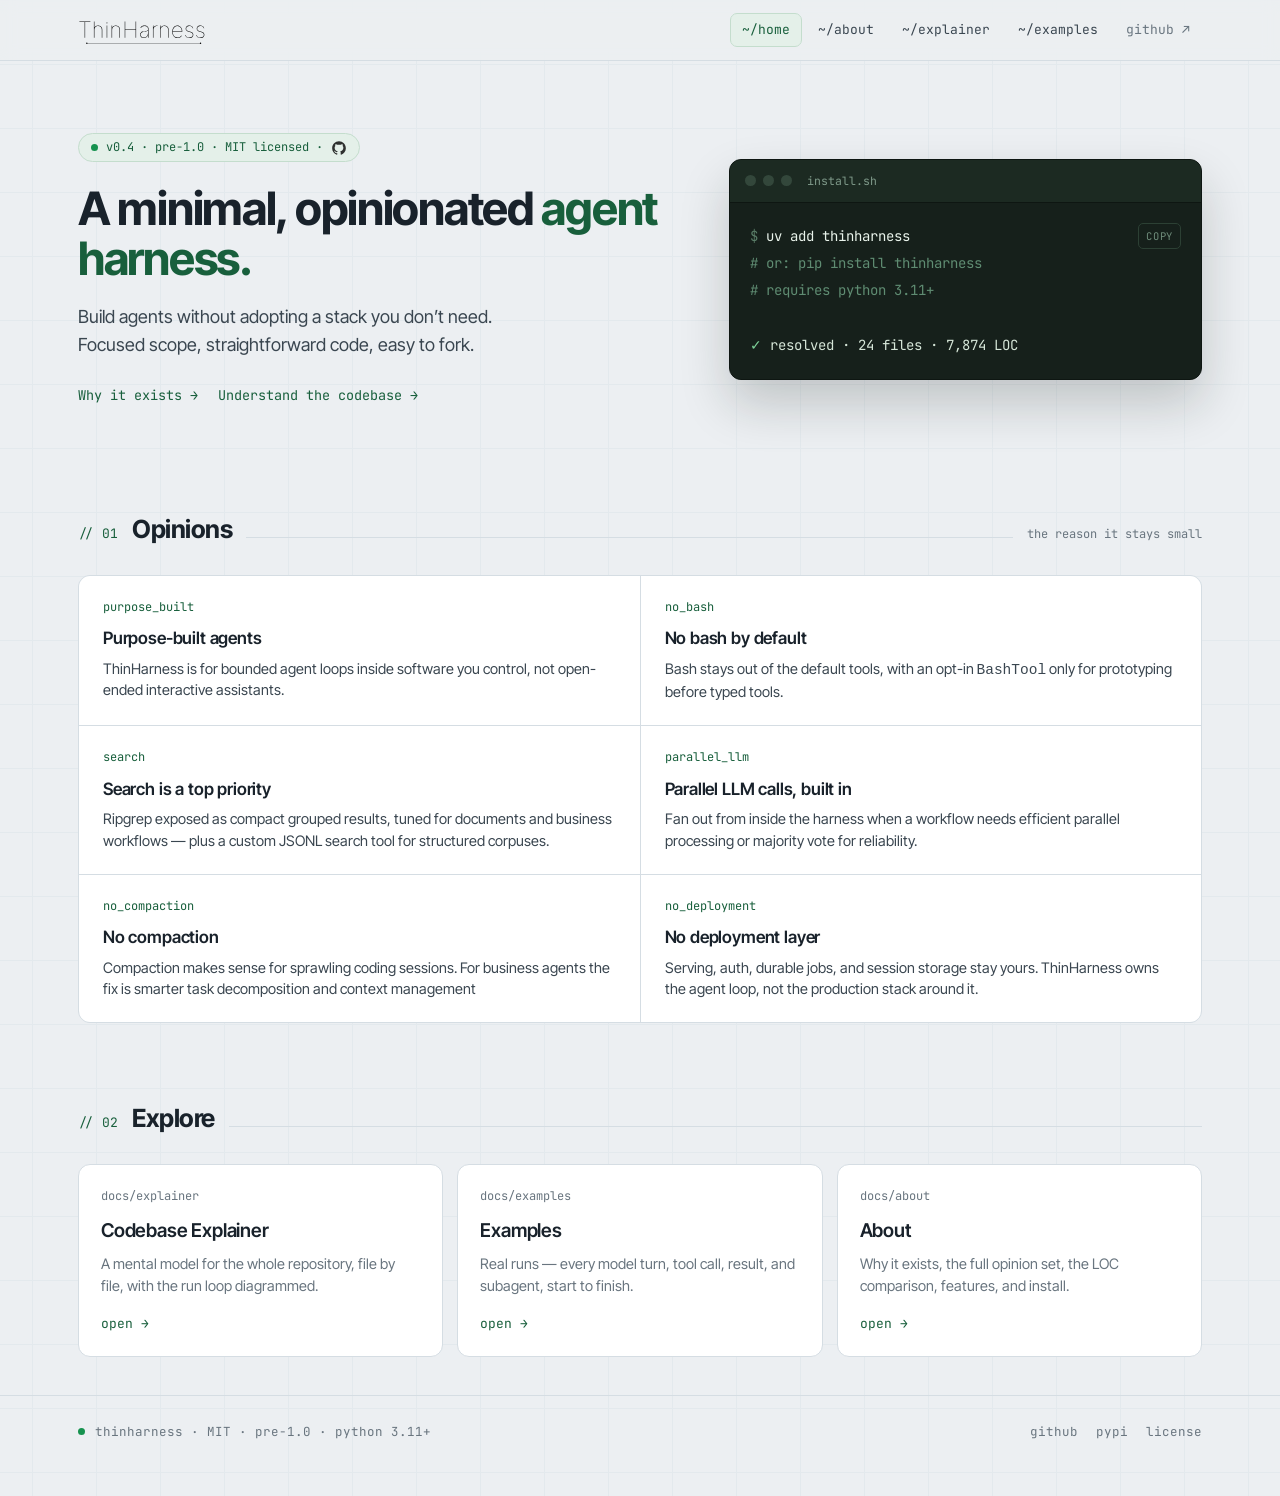
==== commit 0002c807: "docs: refresh framework LOC to 7,874 after the prompt-caching change Co-Authored-By: Claude Fable 5 " ====
--- a/docs/site/index.html
+++ b/docs/site/index.html
@@ -36,7 +36,7 @@
       <div>
         <div class="term">
           <div class="bar"><i></i><i></i><i></i><span class="t">install.sh</span></div>
-          <div class="body"><span class="copy" id="copyBtn">copy</span><span class="p">$</span> <span class="w">uv add thinharness</span><br><span class="c"># or: pip install thinharness</span><br><span class="c"># requires python 3.11+</span><br><br><span class="g">✓</span> resolved · 24 files · 7,873 LOC</div>
+          <div class="body"><span class="copy" id="copyBtn">copy</span><span class="p">$</span> <span class="w">uv add thinharness</span><br><span class="c"># or: pip install thinharness</span><br><span class="c"># requires python 3.11+</span><br><br><span class="g">✓</span> resolved · 24 files · 7,874 LOC</div>
         </div>
       </div>
     </section>
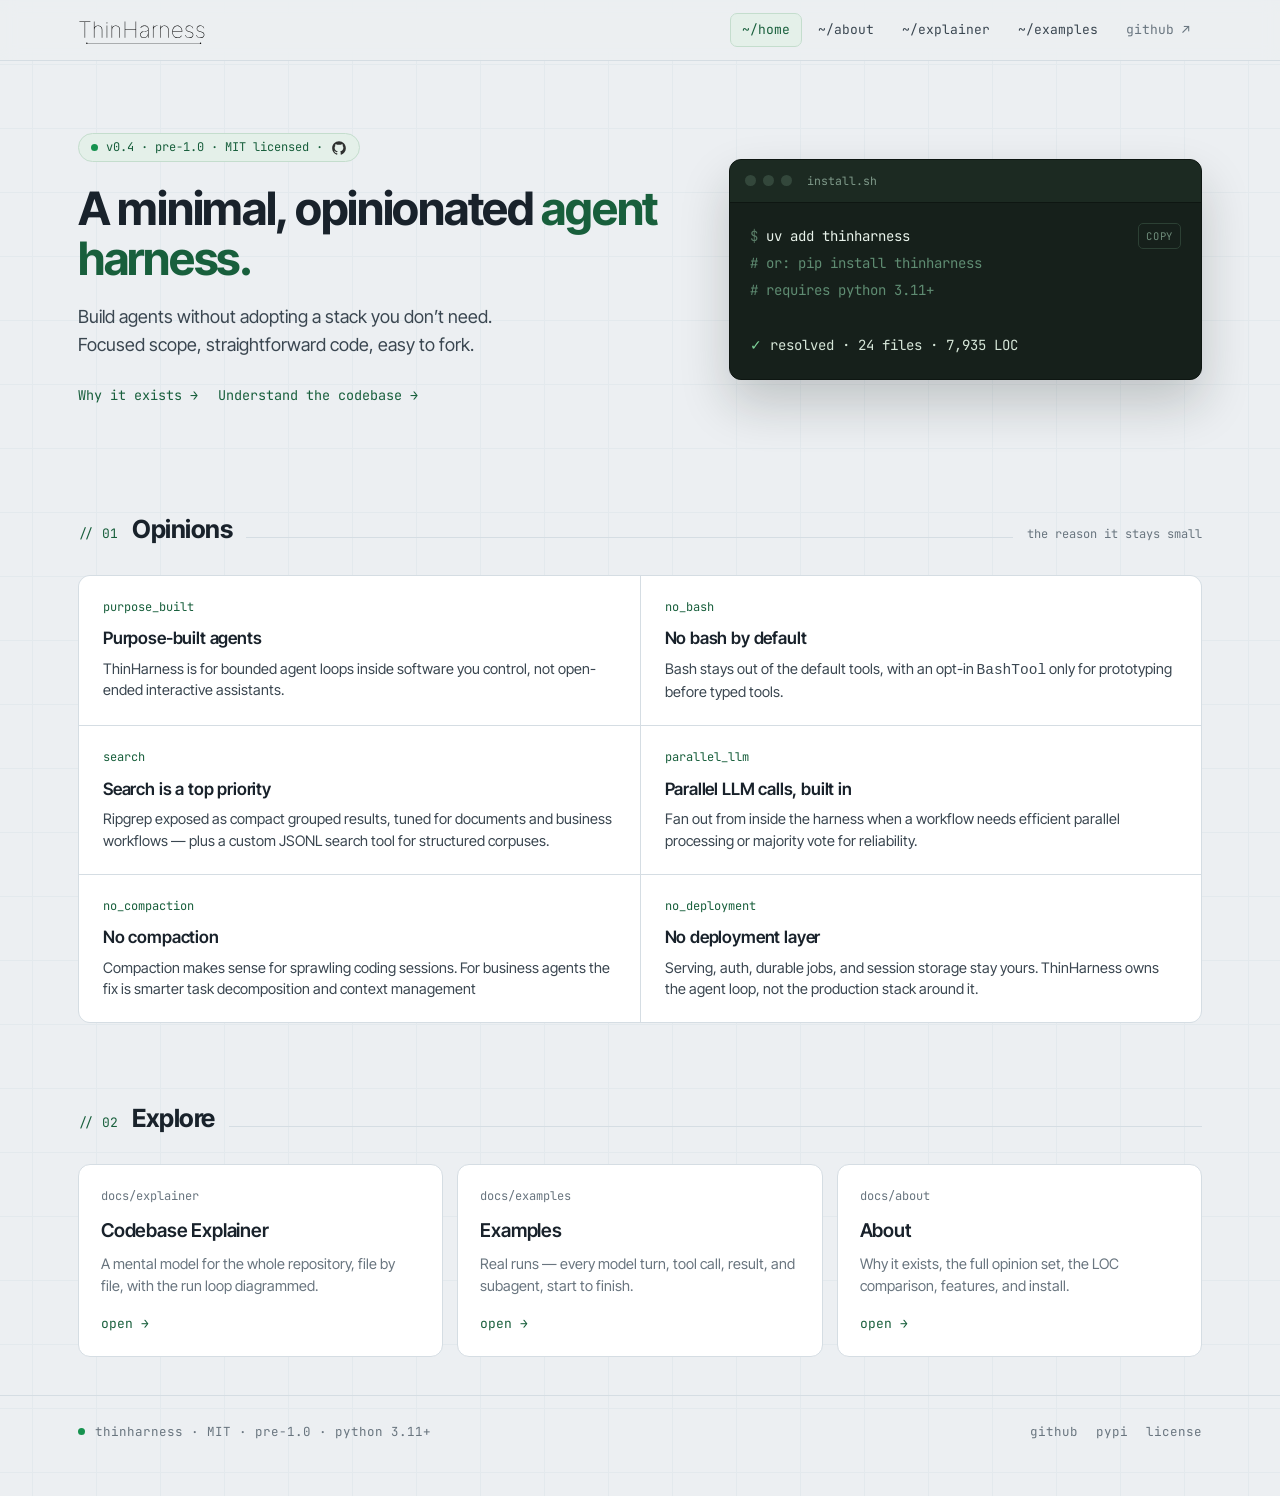
==== commit f2ee8c4c: "feat: modernize Anthropic API support" ====
--- a/docs/site/index.html
+++ b/docs/site/index.html
@@ -36,7 +36,7 @@
       <div>
         <div class="term">
           <div class="bar"><i></i><i></i><i></i><span class="t">install.sh</span></div>
-          <div class="body"><span class="copy" id="copyBtn">copy</span><span class="p">$</span> <span class="w">uv add thinharness</span><br><span class="c"># or: pip install thinharness</span><br><span class="c"># requires python 3.11+</span><br><br><span class="g">✓</span> resolved · 24 files · 7,874 LOC</div>
+          <div class="body"><span class="copy" id="copyBtn">copy</span><span class="p">$</span> <span class="w">uv add thinharness</span><br><span class="c"># or: pip install thinharness</span><br><span class="c"># requires python 3.11+</span><br><br><span class="g">✓</span> resolved · 24 files · 7,935 LOC</div>
         </div>
       </div>
     </section>
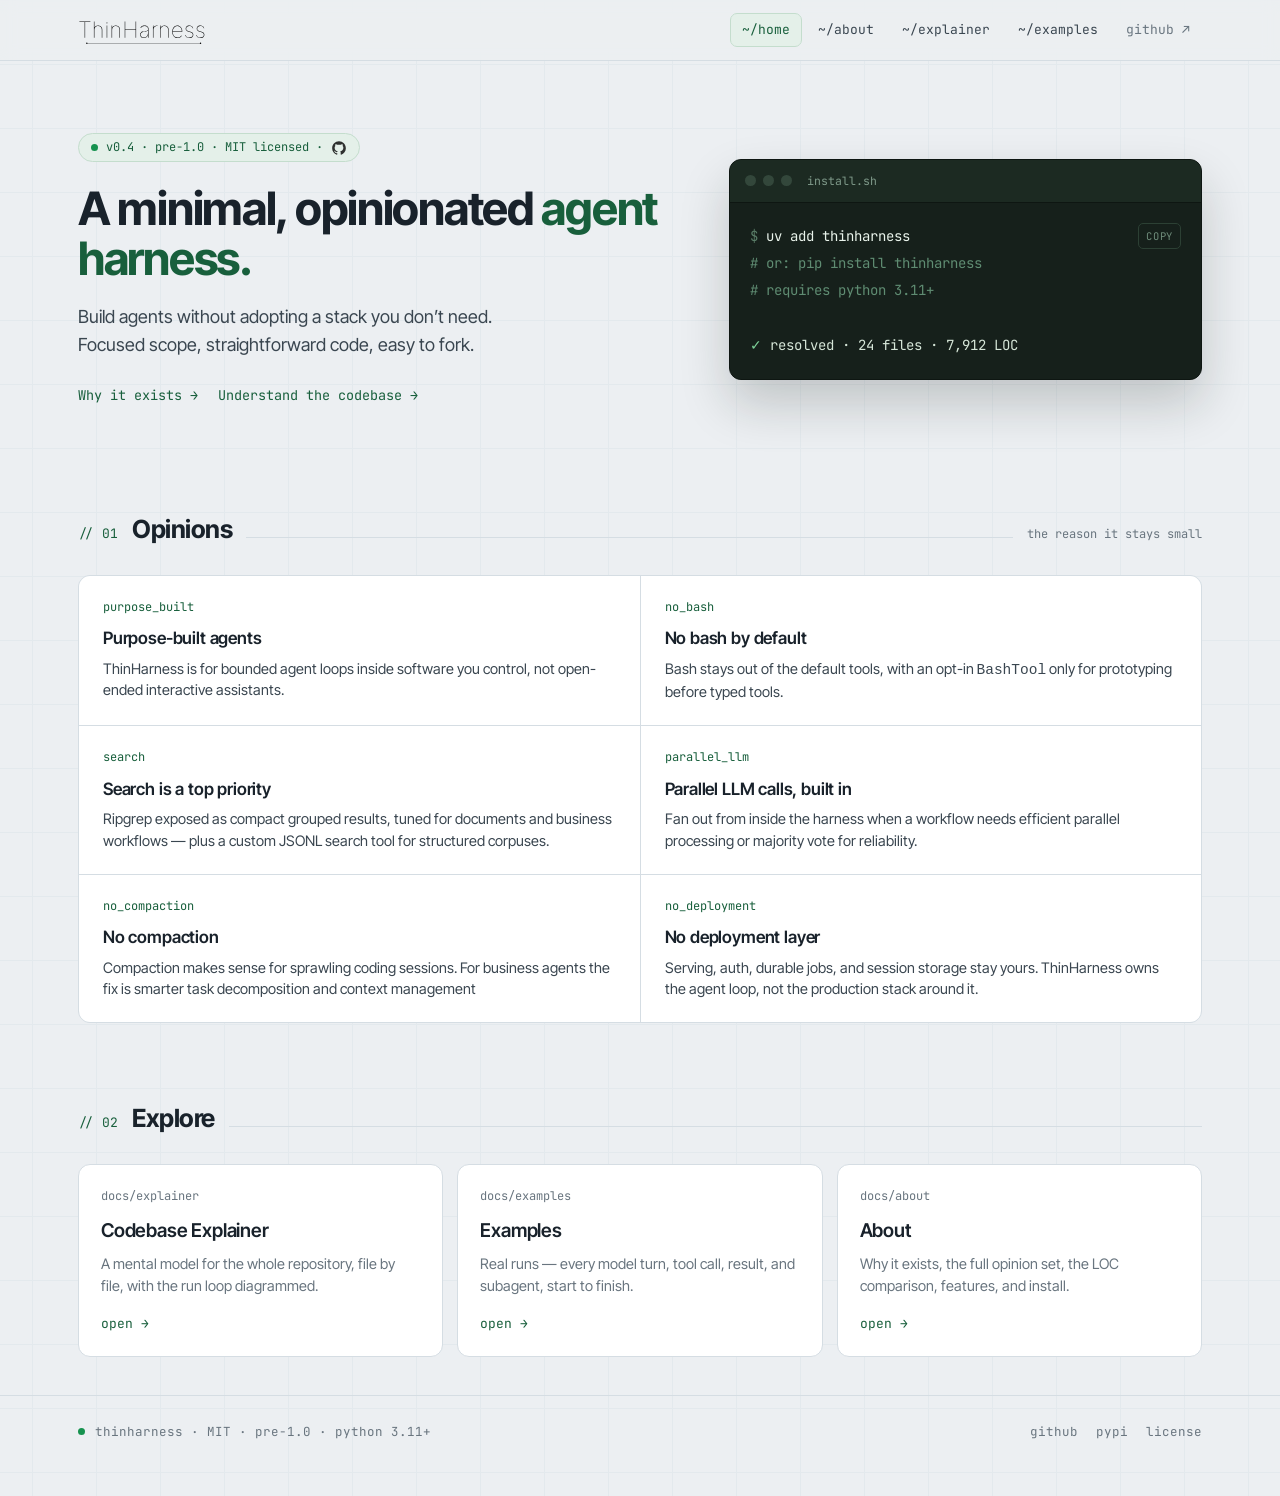
==== commit 25e0c018: "feat: migrate the MCP connection layer to the FastMCP client Co-Authored-By: Claude Fable 5 <noreply" ====
--- a/docs/site/index.html
+++ b/docs/site/index.html
@@ -36,7 +36,7 @@
       <div>
         <div class="term">
           <div class="bar"><i></i><i></i><i></i><span class="t">install.sh</span></div>
-          <div class="body"><span class="copy" id="copyBtn">copy</span><span class="p">$</span> <span class="w">uv add thinharness</span><br><span class="c"># or: pip install thinharness</span><br><span class="c"># requires python 3.11+</span><br><br><span class="g">✓</span> resolved · 24 files · 7,935 LOC</div>
+          <div class="body"><span class="copy" id="copyBtn">copy</span><span class="p">$</span> <span class="w">uv add thinharness</span><br><span class="c"># or: pip install thinharness</span><br><span class="c"># requires python 3.11+</span><br><br><span class="g">✓</span> resolved · 24 files · 7,912 LOC</div>
         </div>
       </div>
     </section>
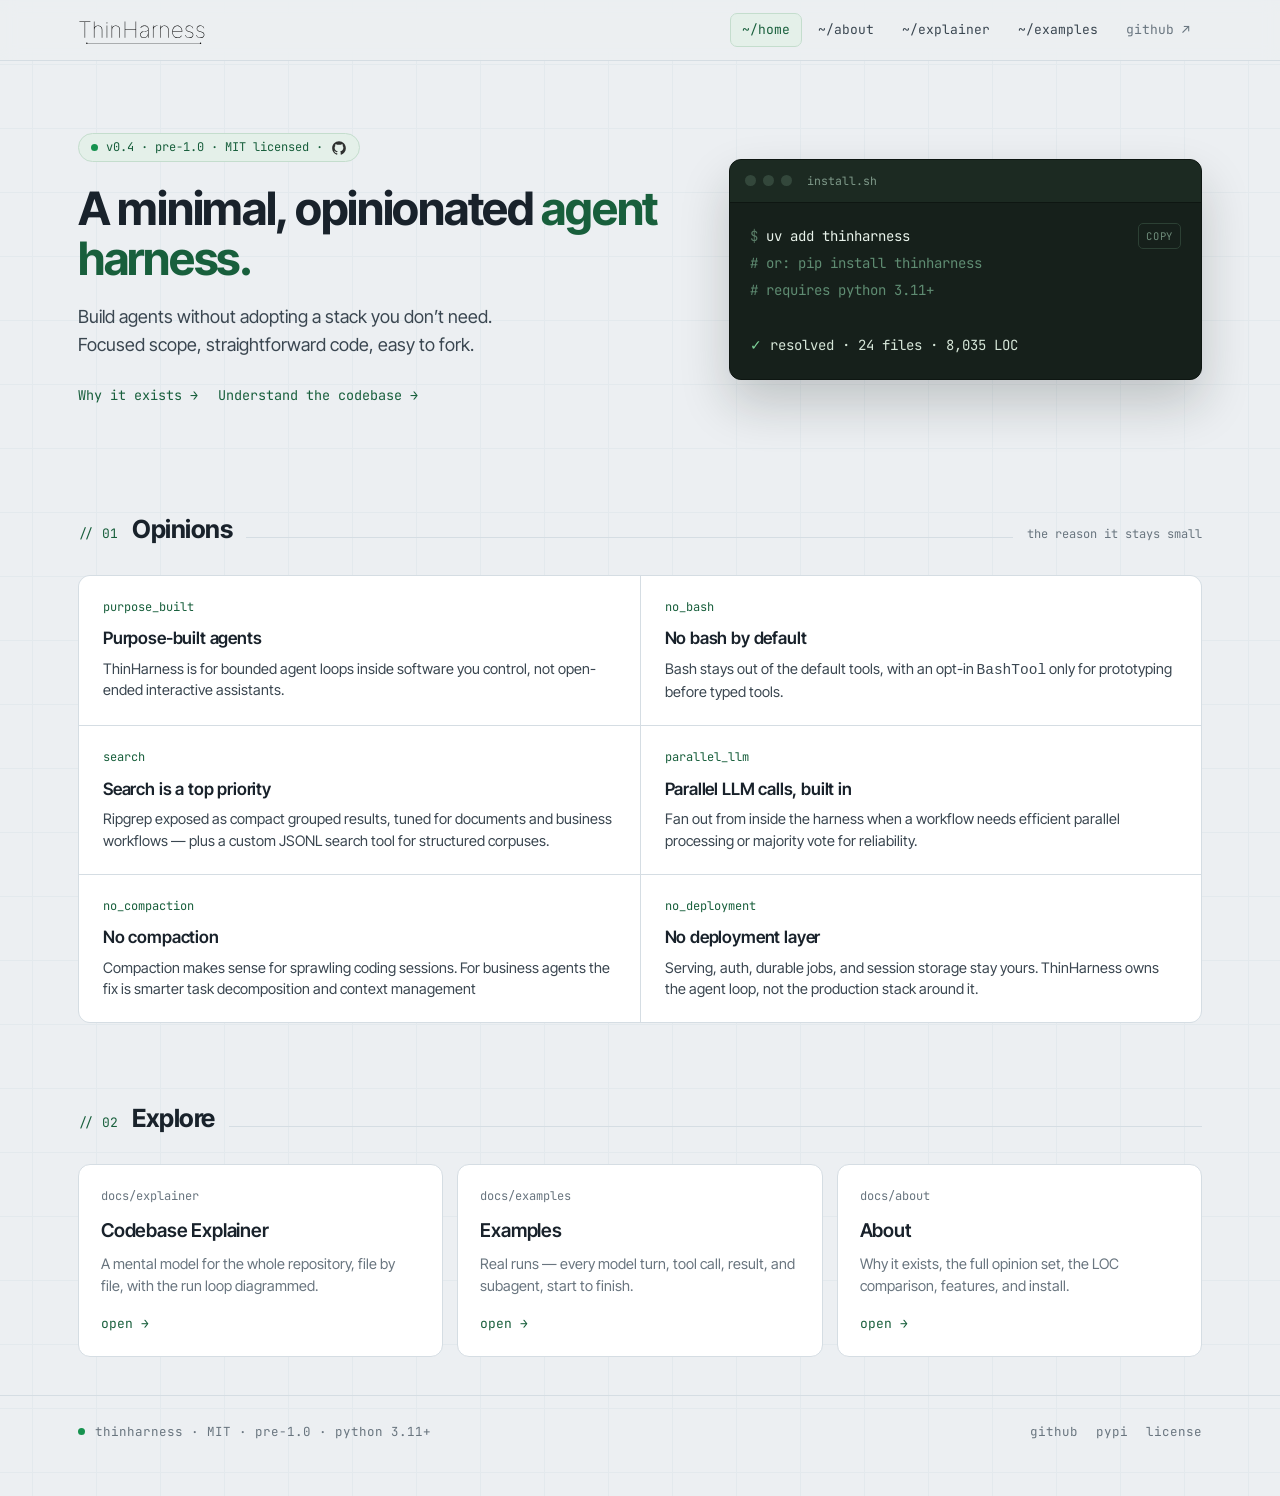
==== commit 96965edf: "Add provider request retries" ====
--- a/docs/site/index.html
+++ b/docs/site/index.html
@@ -36,7 +36,7 @@
       <div>
         <div class="term">
           <div class="bar"><i></i><i></i><i></i><span class="t">install.sh</span></div>
-          <div class="body"><span class="copy" id="copyBtn">copy</span><span class="p">$</span> <span class="w">uv add thinharness</span><br><span class="c"># or: pip install thinharness</span><br><span class="c"># requires python 3.11+</span><br><br><span class="g">✓</span> resolved · 24 files · 7,912 LOC</div>
+          <div class="body"><span class="copy" id="copyBtn">copy</span><span class="p">$</span> <span class="w">uv add thinharness</span><br><span class="c"># or: pip install thinharness</span><br><span class="c"># requires python 3.11+</span><br><br><span class="g">✓</span> resolved · 24 files · 8,035 LOC</div>
         </div>
       </div>
     </section>
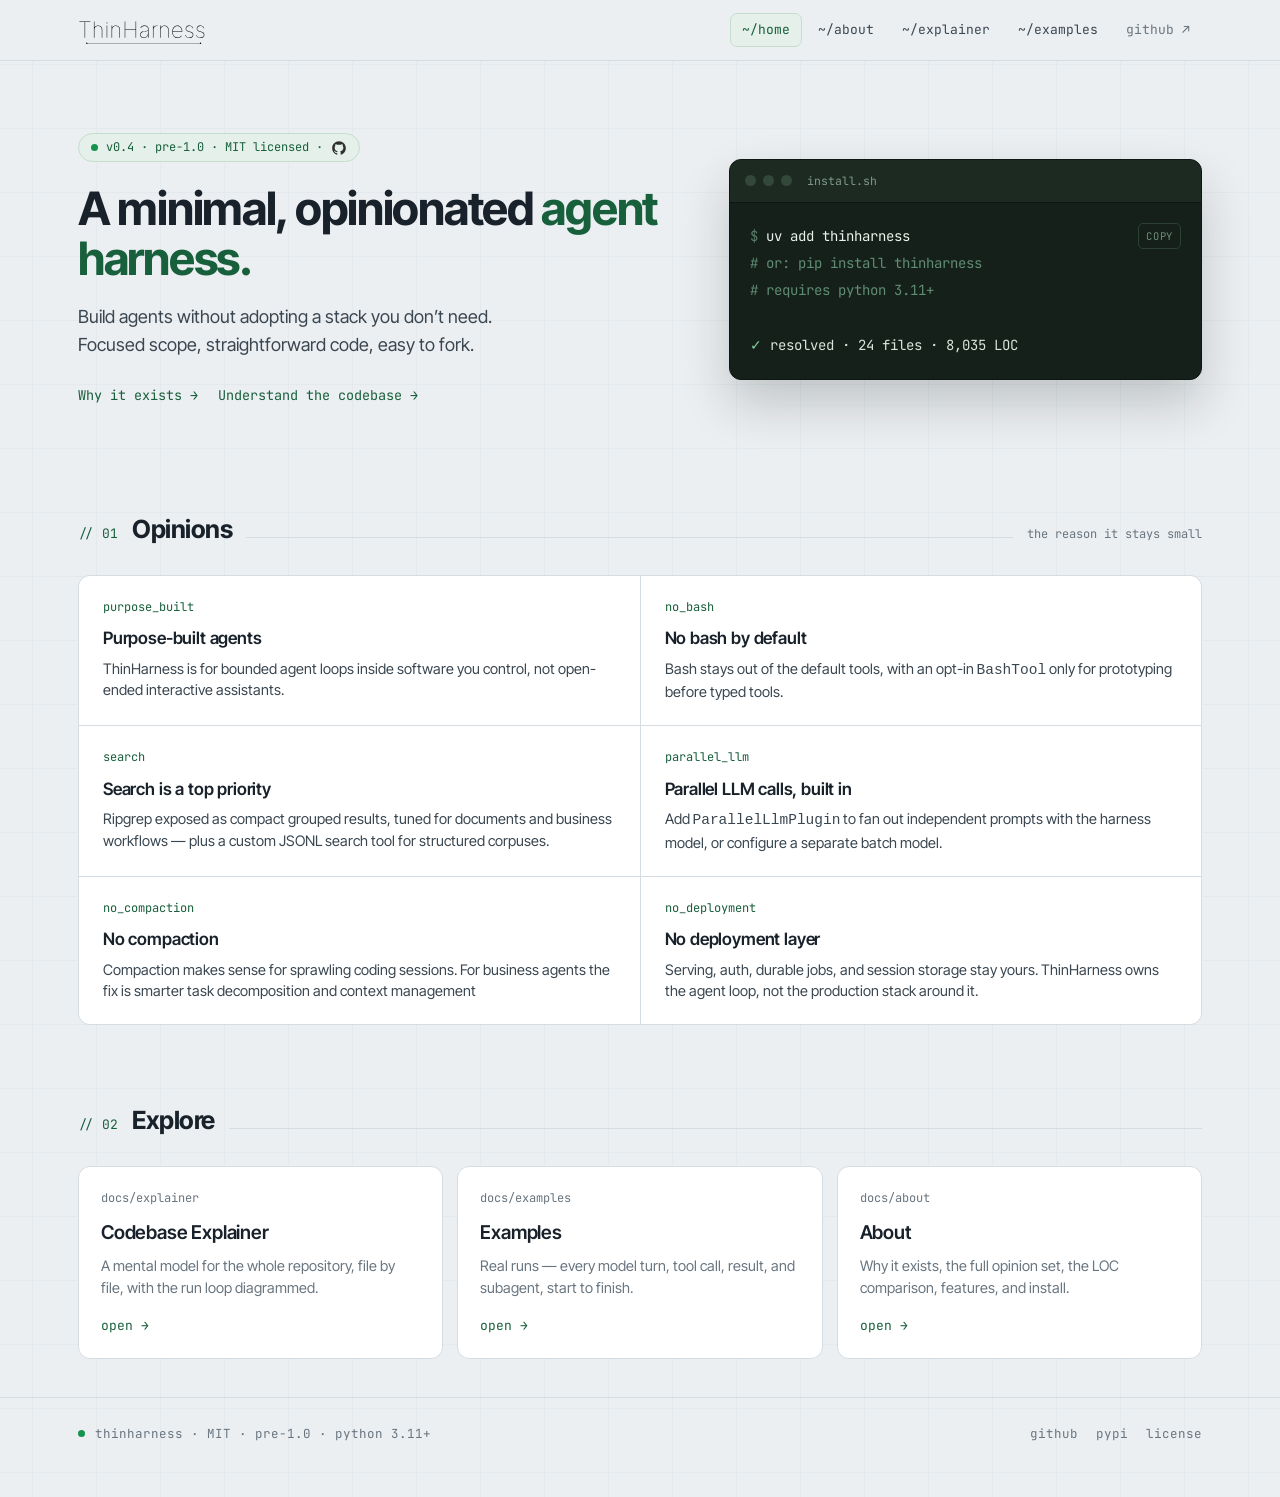
==== commit 1506fe6d: "Add skills and parallel LLM plugins" ====
--- a/docs/site/index.html
+++ b/docs/site/index.html
@@ -47,7 +47,7 @@
         <div class="op"><div class="tag">purpose_built</div><h3>Purpose-built agents</h3><p>ThinHarness is for bounded agent loops inside software you control, not open-ended interactive assistants.</p></div>
         <div class="op"><div class="tag">no_bash</div><h3>No bash by default</h3><p>Bash stays out of the default tools, with an opt-in <code>BashTool</code> only for prototyping before typed tools.</p></div>
         <div class="op"><div class="tag">search</div><h3>Search is a top priority</h3><p>Ripgrep exposed as compact grouped results, tuned for documents and business workflows — plus a custom JSONL search tool for structured corpuses.</p></div>
-        <div class="op"><div class="tag">parallel_llm</div><h3>Parallel LLM calls, built in</h3><p>Fan out from inside the harness when a workflow needs efficient parallel processing or majority vote for reliability.</p></div>
+        <div class="op"><div class="tag">parallel_llm</div><h3>Parallel LLM calls, built in</h3><p>Add <code>ParallelLlmPlugin</code> to fan out independent prompts with the harness model, or configure a separate batch model.</p></div>
         <div class="op"><div class="tag">no_compaction</div><h3>No compaction</h3><p>Compaction makes sense for sprawling coding sessions. For business agents the fix is smarter task decomposition and context management</p></div>
         <div class="op"><div class="tag">no_deployment</div><h3>No deployment layer</h3><p>Serving, auth, durable jobs, and session storage stay yours. ThinHarness owns the agent loop, not the production stack around it.</p></div>
       </div>
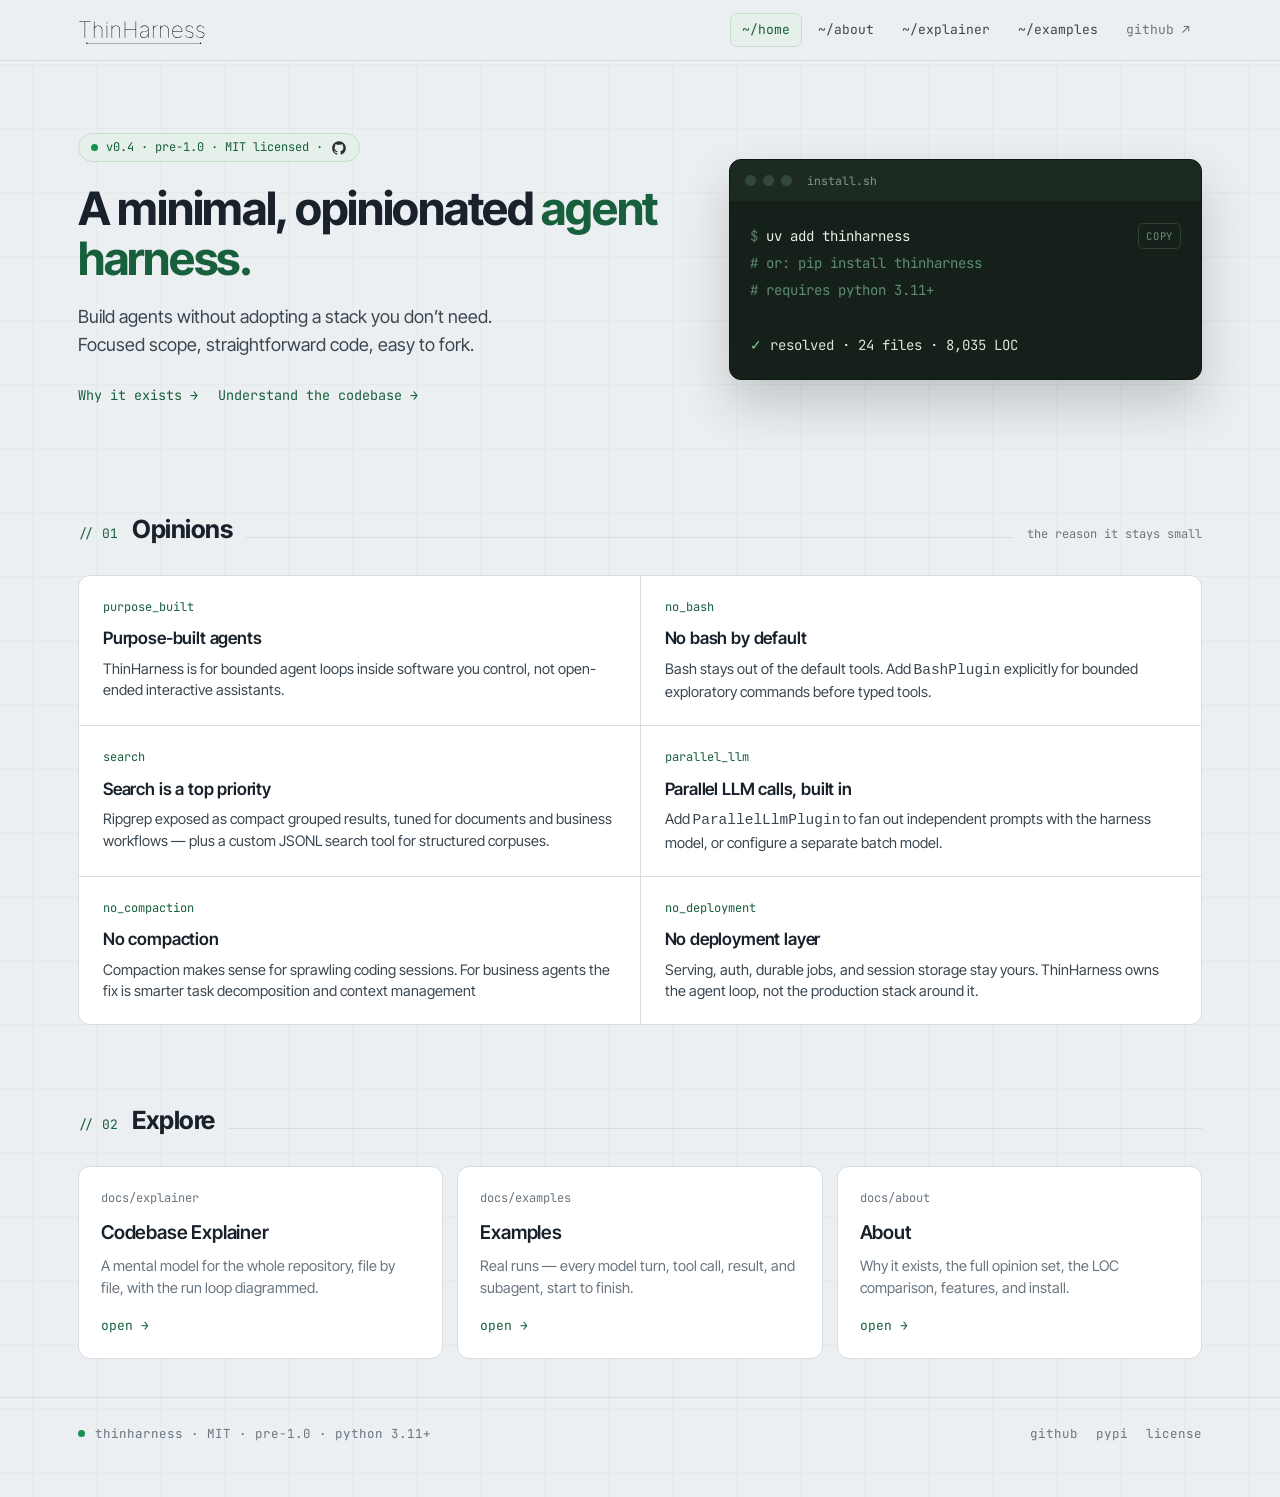
==== commit e990aed4: "Add explicit Bash plugin" ====
--- a/docs/site/index.html
+++ b/docs/site/index.html
@@ -45,7 +45,7 @@
       <div class="sechead"><span class="num">// 01</span><h2>Opinions</h2><div class="rule"></div><span class="meta">the reason it stays small</span></div>
       <div class="oplist">
         <div class="op"><div class="tag">purpose_built</div><h3>Purpose-built agents</h3><p>ThinHarness is for bounded agent loops inside software you control, not open-ended interactive assistants.</p></div>
-        <div class="op"><div class="tag">no_bash</div><h3>No bash by default</h3><p>Bash stays out of the default tools, with an opt-in <code>BashTool</code> only for prototyping before typed tools.</p></div>
+        <div class="op"><div class="tag">no_bash</div><h3>No bash by default</h3><p>Bash stays out of the default tools. Add <code>BashPlugin</code> explicitly for bounded exploratory commands before typed tools.</p></div>
         <div class="op"><div class="tag">search</div><h3>Search is a top priority</h3><p>Ripgrep exposed as compact grouped results, tuned for documents and business workflows — plus a custom JSONL search tool for structured corpuses.</p></div>
         <div class="op"><div class="tag">parallel_llm</div><h3>Parallel LLM calls, built in</h3><p>Add <code>ParallelLlmPlugin</code> to fan out independent prompts with the harness model, or configure a separate batch model.</p></div>
         <div class="op"><div class="tag">no_compaction</div><h3>No compaction</h3><p>Compaction makes sense for sprawling coding sessions. For business agents the fix is smarter task decomposition and context management</p></div>
